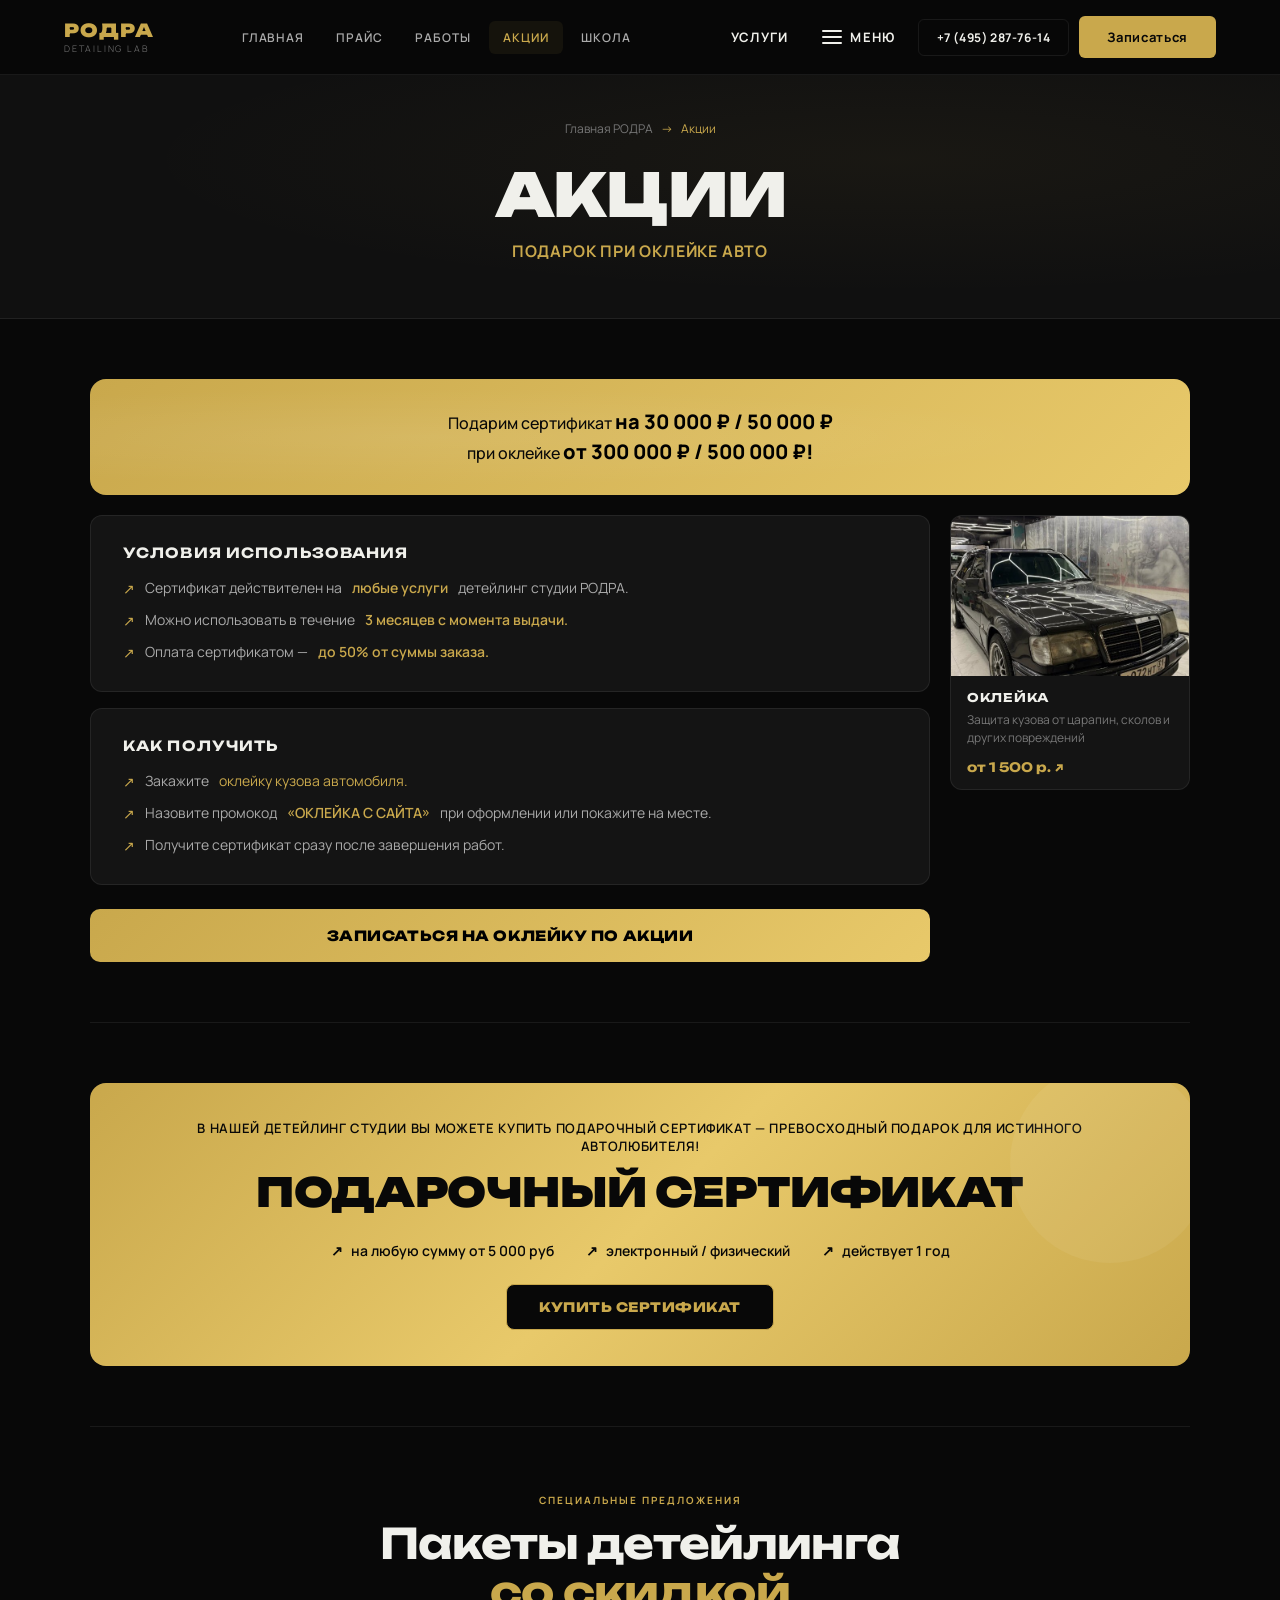
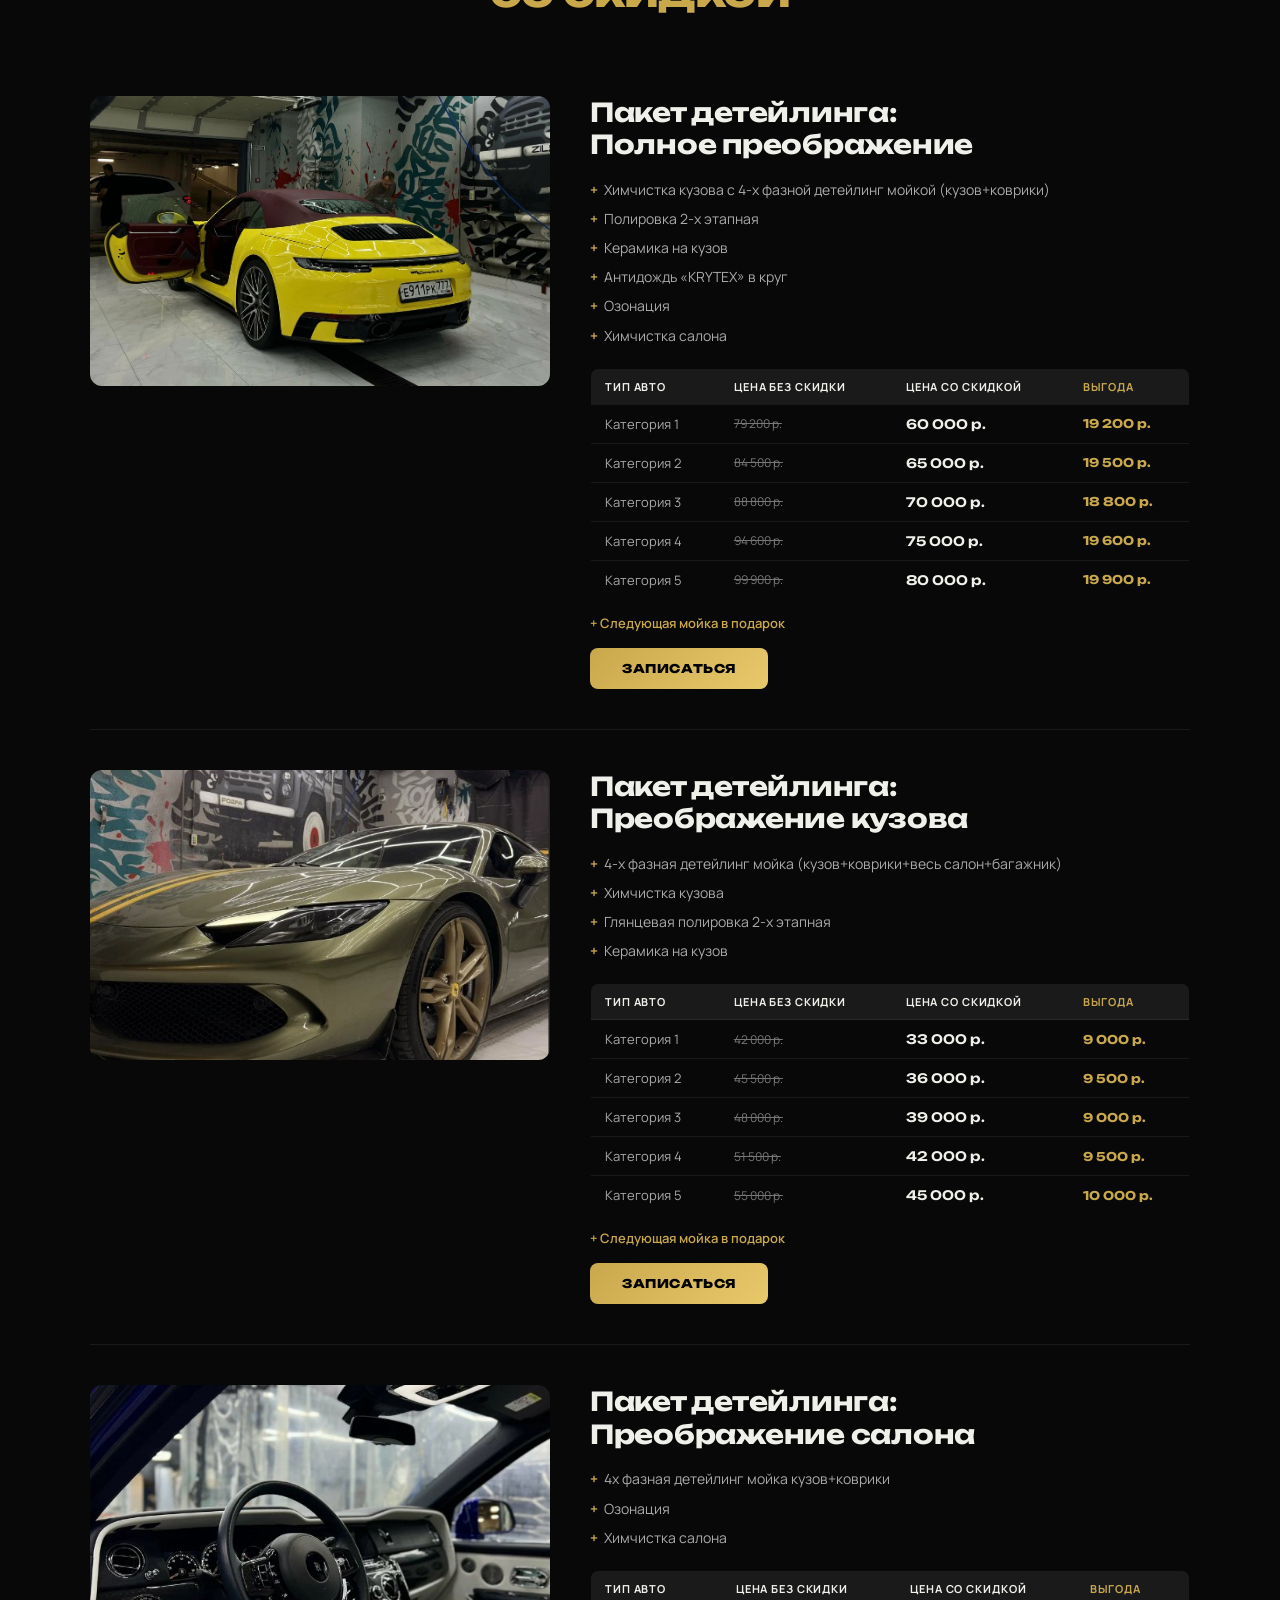
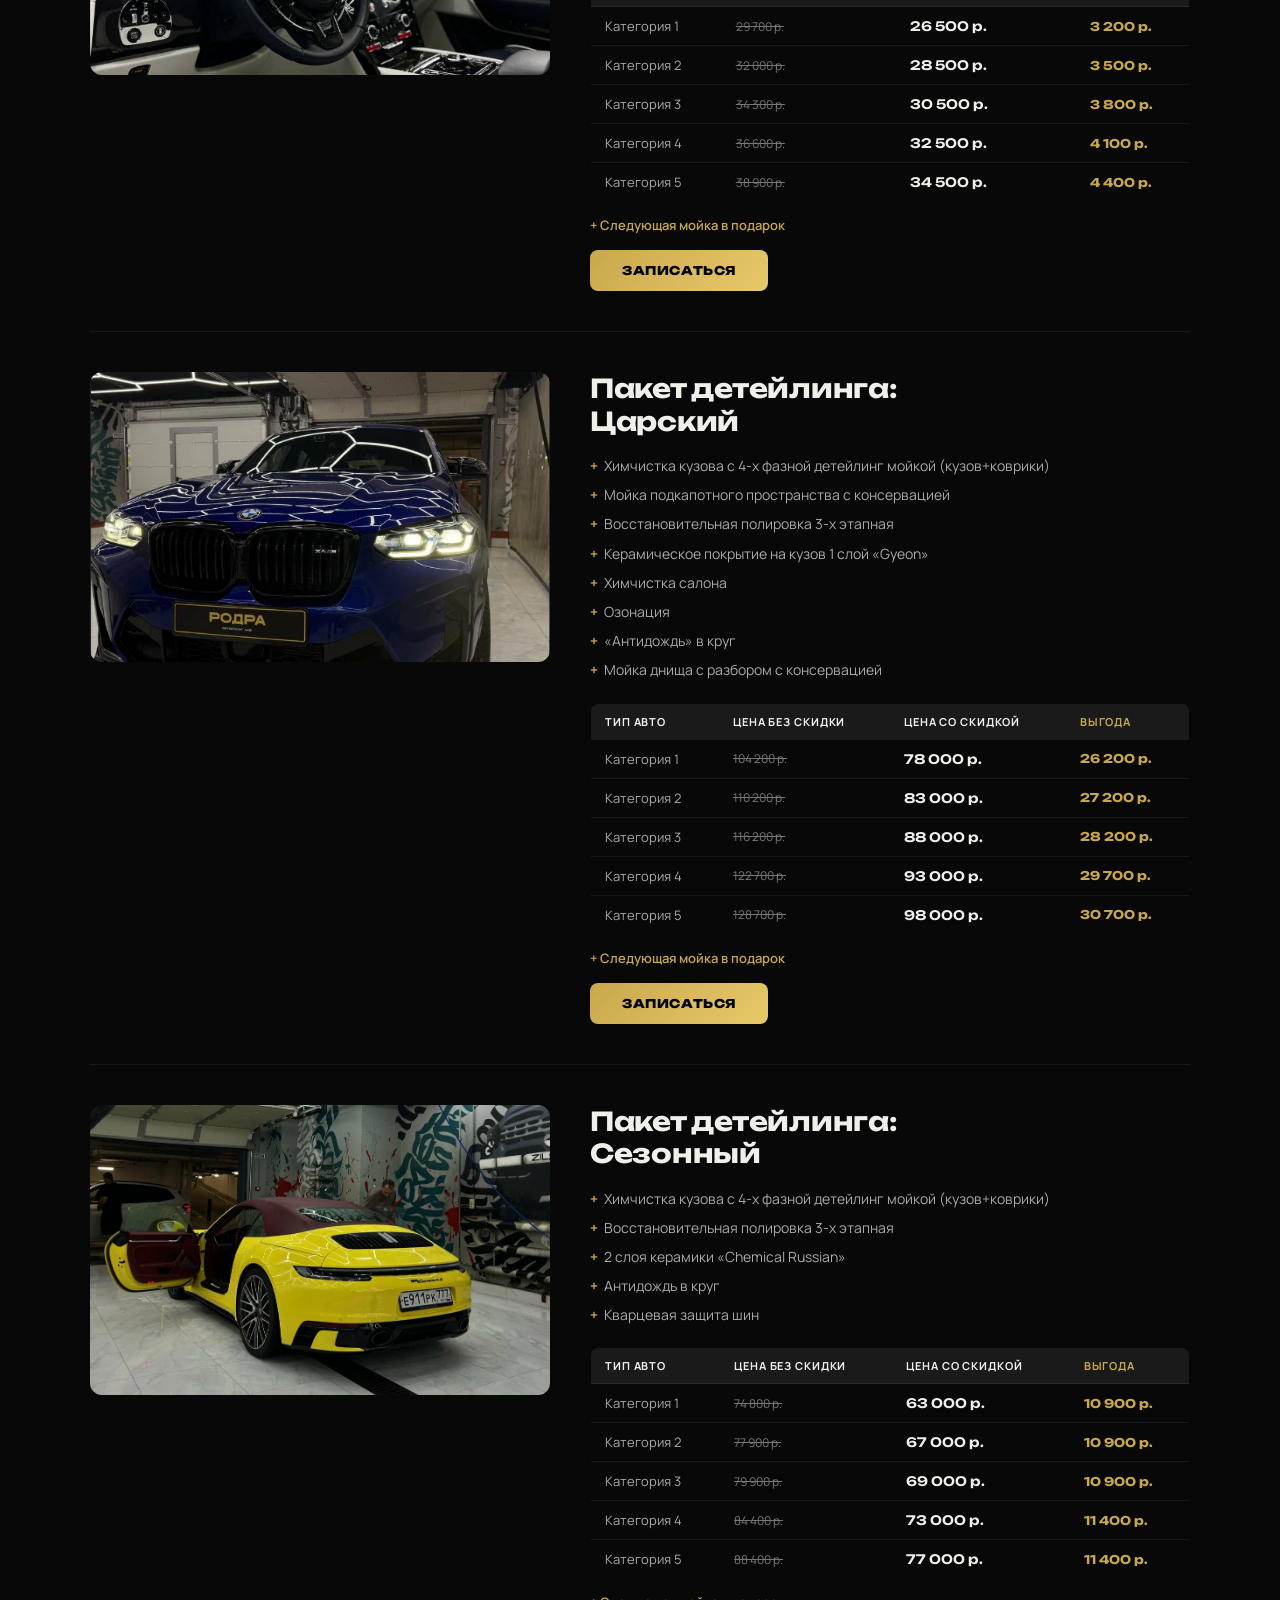
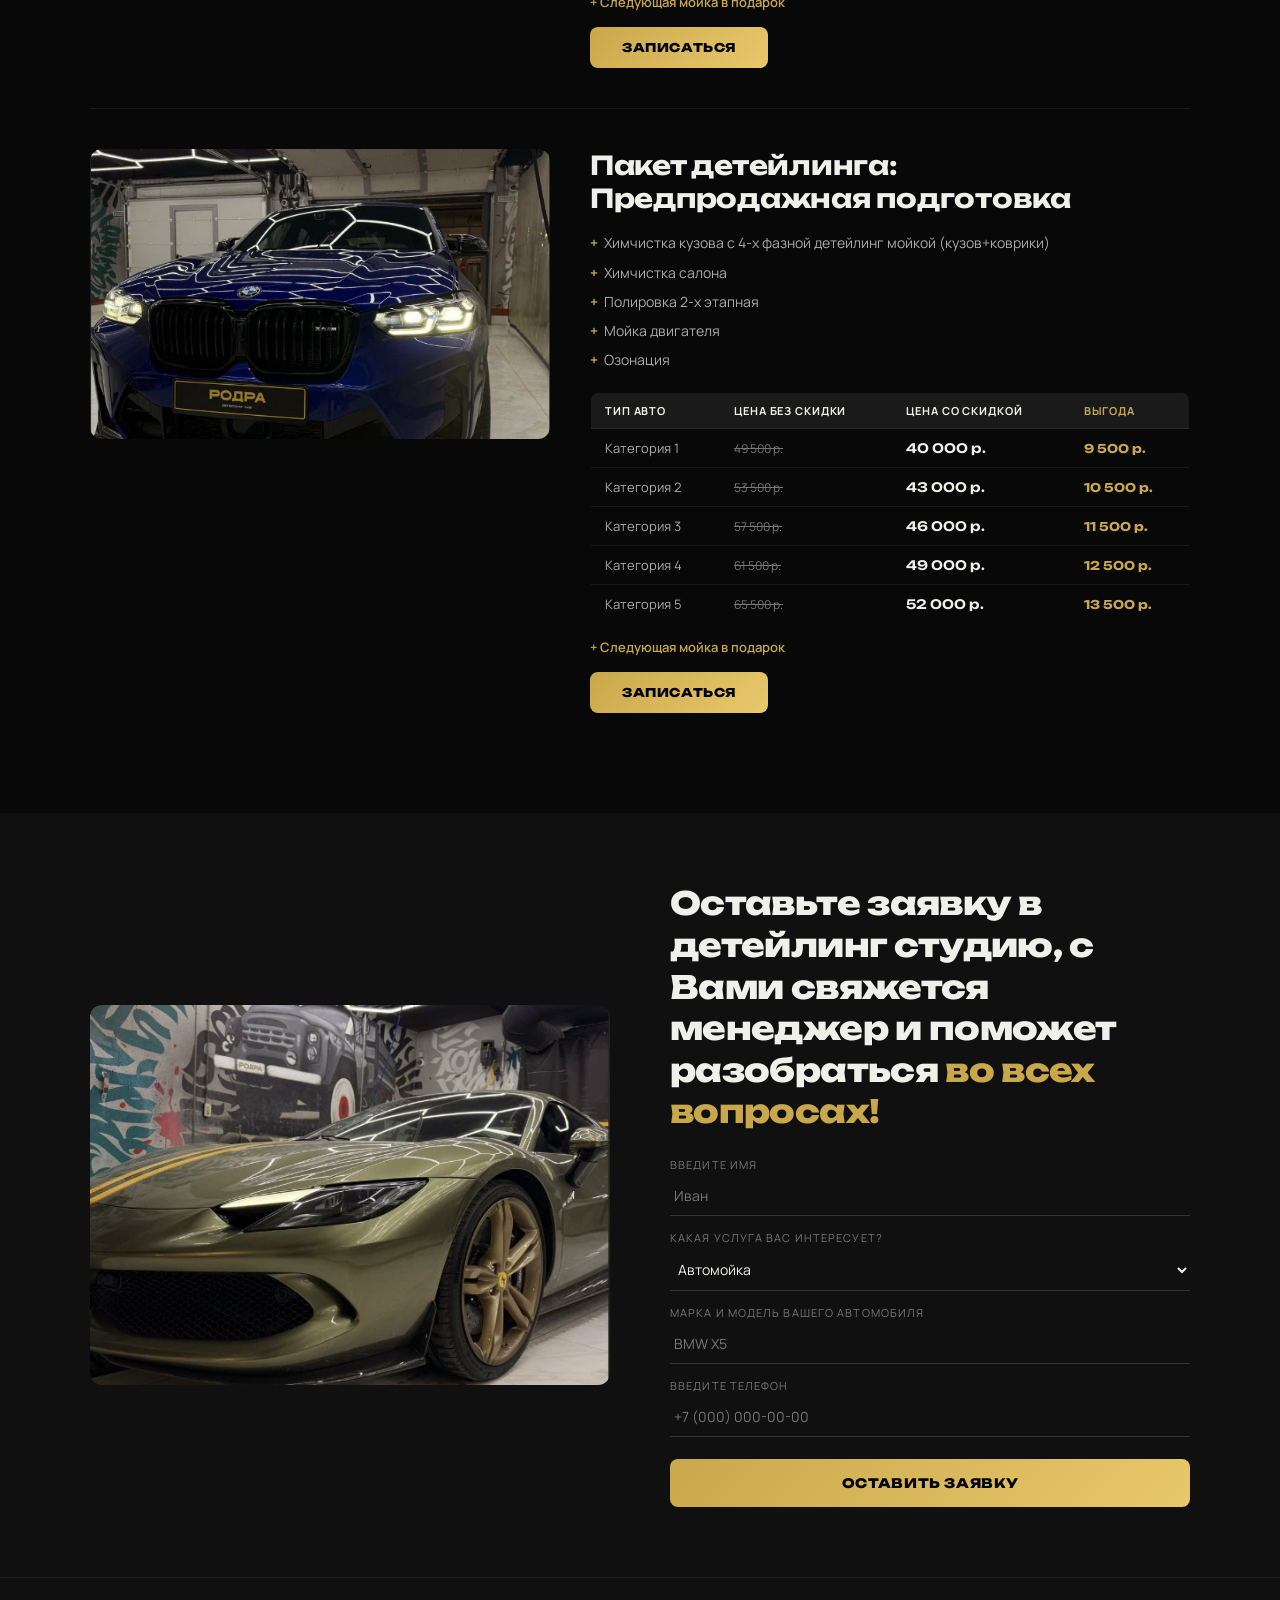
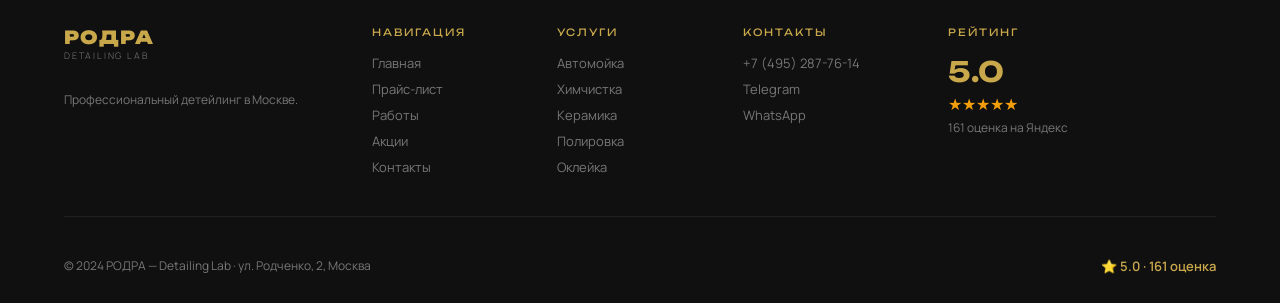
==== promo.html @ 1c4fb641 "Add files via upload" ====
<!DOCTYPE html>
<html lang="ru">
<head>
<meta charset="UTF-8">
<meta name="viewport" content="width=device-width, initial-scale=1.0">
<title>Акции — РОДРА Detailing Lab</title>
<link rel="preconnect" href="https://fonts.googleapis.com">
<link href="https://fonts.googleapis.com/css2?family=Unbounded:wght@300;400;600;700;900&family=Manrope:wght@300;400;500;600;700&display=swap" rel="stylesheet">
<style>
/* ═══════════════════════════════════════
   РОДРА — Detailing Lab | Global Styles
   ═══════════════════════════════════════ */

@import url('https://fonts.googleapis.com/css2?family=Unbounded:wght@300;400;600;700;900&family=Manrope:wght@300;400;500;600;700&display=swap');

:root {
  --black:   #080808;
  --dark:    #101010;
  --card:    #141414;
  --card2:   #1a1a1a;
  --border:  rgba(255,255,255,0.07);
  --gold:    #c9a84c;
  --gold2:   #e8c96a;
  --white:   #f0f0eb;
  --gray:    #777;
  --lgray:   #aaa;
  --cyan:    #c9a84c; /* keep gold as accent */
}

*, *::before, *::after { margin: 0; padding: 0; box-sizing: border-box; }
html { scroll-behavior: smooth; }
body {
  background: var(--black);
  color: var(--white);
  font-family: 'Manrope', sans-serif;
  overflow-x: hidden;
  min-height: 100vh;
}

::-webkit-scrollbar { width: 4px; }
::-webkit-scrollbar-track { background: var(--black); }
::-webkit-scrollbar-thumb { background: var(--gold); border-radius: 2px; }

/* ── TYPOGRAPHY ── */
h1,h2,h3,h4 { font-family: 'Unbounded', sans-serif; letter-spacing: -0.02em; }

/* ── BUTTONS ── */
.btn-gold {
  display: inline-flex; align-items: center; gap: 8px;
  background: var(--gold); color: var(--black);
  padding: 12px 28px; border-radius: 6px;
  font-weight: 700; font-size: 13px; letter-spacing: 0.05em;
  text-decoration: none; border: none; cursor: pointer;
  font-family: 'Manrope', sans-serif;
  transition: background 0.2s, transform 0.2s;
}
.btn-gold:hover { background: var(--gold2); transform: translateY(-2px); }

.btn-outline {
  display: inline-flex; align-items: center; gap: 8px;
  background: transparent; color: var(--white);
  padding: 11px 24px; border-radius: 6px;
  font-weight: 600; font-size: 13px;
  text-decoration: none; border: 1px solid var(--border);
  cursor: pointer; font-family: 'Manrope', sans-serif;
  transition: border-color 0.2s, color 0.2s;
}
.btn-outline:hover { border-color: var(--gold); color: var(--gold); }

/* ══════════════════════════════
   NAVIGATION
   ══════════════════════════════ */
.navbar {
  position: fixed; top: 0; left: 0; right: 0; z-index: 1000;
  background: rgba(8,8,8,0.95);
  backdrop-filter: blur(20px);
  border-bottom: 1px solid var(--border);
  transition: padding 0.3s;
}
.navbar-inner {
  display: flex; align-items: center;
  justify-content: space-between;
  padding: 16px 5%;
  max-width: 1400px; margin: 0 auto;
}

/* Logo */
.nav-logo { text-decoration: none; display: flex; align-items: center; gap: 10px; }
.nav-logo-text {
  font-family: 'Unbounded', sans-serif;
  font-size: 18px; font-weight: 900;
  color: var(--gold); letter-spacing: 0.05em;
}
.nav-logo-sub {
  display: block; font-size: 9px; font-weight: 300;
  color: var(--gray); letter-spacing: 0.2em; text-transform: uppercase;
}

/* Desktop nav links */
.nav-links {
  display: flex; align-items: center; gap: 4px;
  list-style: none;
}
.nav-links > li > a {
  display: block; padding: 8px 14px;
  color: var(--lgray); text-decoration: none;
  font-size: 12px; font-weight: 600;
  letter-spacing: 0.08em; text-transform: uppercase;
  border-radius: 6px;
  transition: color 0.2s, background 0.2s;
}
.nav-links > li > a:hover,
.nav-links > li > a.active { color: var(--gold); background: rgba(201,168,76,0.07); }

/* Call / Write buttons */
.nav-actions { display: flex; gap: 10px; align-items: center; }
.nav-phone-btn {
  padding: 9px 18px; border-radius: 6px;
  border: 1px solid var(--border); background: transparent;
  color: var(--white); font-size: 12px; font-weight: 700;
  text-decoration: none; letter-spacing: 0.05em;
  font-family: 'Manrope', sans-serif;
  transition: border-color 0.2s, color 0.2s;
}
.nav-phone-btn:hover { border-color: var(--gold); color: var(--gold); }

/* Меню burger */
.nav-menu-btn {
  display: flex; align-items: center; gap: 8px;
  background: none; border: none; cursor: pointer;
  color: var(--white); font-size: 13px; font-weight: 700;
  font-family: 'Manrope', sans-serif; letter-spacing: 0.1em;
  text-transform: uppercase; padding: 8px 12px;
  border-radius: 6px; transition: color 0.2s;
}
.nav-menu-btn:hover { color: var(--gold); }
.burger-lines { display: flex; flex-direction: column; gap: 4px; }
.burger-lines span { display: block; width: 20px; height: 2px; background: currentColor; border-radius: 2px; transition: all 0.3s; }

/* ── MEGA MENU (dropdown from top) ── */
.mega-menu-overlay {
  position: fixed;
  top: 0; left: 0; right: 0;
  z-index: 999;
  background: var(--dark);
  border-bottom: 1px solid var(--border);
  transform: translateY(-100%);
  transition: transform 0.4s cubic-bezier(0.16, 1, 0.3, 1);
  padding: 90px 5% 40px;
  max-height: 100vh;
  overflow-y: auto;
}
.mega-menu-overlay.open { transform: translateY(0); }

.mega-menu-inner {
  max-width: 1400px; margin: 0 auto;
  display: grid; grid-template-columns: 1fr 3fr; gap: 60px;
}
.mega-menu-nav { display: flex; flex-direction: column; gap: 4px; }
.mega-menu-nav a {
  display: block; padding: 10px 16px;
  color: var(--lgray); text-decoration: none;
  font-family: 'Unbounded', sans-serif;
  font-size: 16px; font-weight: 600;
  border-radius: 8px;
  transition: color 0.2s, background 0.2s, padding-left 0.2s;
  border-left: 2px solid transparent;
}
.mega-menu-nav a:hover {
  color: var(--gold); background: rgba(201,168,76,0.06);
  padding-left: 24px; border-left-color: var(--gold);
}

/* Services mega */
.services-mega-overlay {
  position: fixed;
  top: 0; left: 0; right: 0;
  z-index: 999;
  background: var(--dark);
  border-bottom: 1px solid var(--border);
  transform: translateY(-100%);
  transition: transform 0.4s cubic-bezier(0.16, 1, 0.3, 1);
  padding: 90px 5% 40px;
}
.services-mega-overlay.open { transform: translateY(0); }
.services-mega-grid {
  max-width: 1400px; margin: 0 auto;
  display: grid; grid-template-columns: repeat(4, 1fr); gap: 32px;
}
.services-mega-col h4 {
  font-family: 'Unbounded', sans-serif;
  font-size: 10px; letter-spacing: 0.2em;
  text-transform: uppercase; color: var(--gold);
  margin-bottom: 12px;
}
.services-mega-col a {
  display: block; padding: 6px 0;
  color: var(--lgray); text-decoration: none;
  font-size: 13px; font-weight: 500;
  transition: color 0.2s, padding-left 0.2s;
  border-bottom: 1px solid var(--border);
}
.services-mega-col a:last-child { border-bottom: none; }
.services-mega-col a:hover { color: var(--gold); padding-left: 6px; }

/* Close button */
.mega-close {
  position: absolute; top: 20px; right: 5%;
  background: none; border: none; color: var(--lgray);
  font-size: 24px; cursor: pointer; line-height: 1;
  transition: color 0.2s;
}
.mega-close:hover { color: var(--gold); }

/* Mobile menu */
.mobile-menu {
  display: none;
  position: fixed; inset: 0; z-index: 998;
  background: var(--black);
  flex-direction: column;
  padding: 90px 5% 40px;
  overflow-y: auto;
}
.mobile-menu.open { display: flex; }
.mobile-menu a {
  display: block; padding: 16px 0;
  border-bottom: 1px solid var(--border);
  color: var(--white); text-decoration: none;
  font-family: 'Unbounded', sans-serif;
  font-size: 20px; font-weight: 600;
  transition: color 0.2s;
}
.mobile-menu a:hover { color: var(--gold); }
.mobile-menu-cta {
  margin-top: 32px;
  background: var(--gold) !important;
  color: var(--black) !important;
  text-align: center;
  padding: 16px !important;
  border-radius: 8px;
  border: none !important;
  font-size: 16px !important;
}
.mobile-close {
  position: absolute; top: 20px; right: 5%;
  background: none; border: none; color: var(--white);
  font-size: 28px; cursor: pointer;
}
.burger { display: none; }

/* ── FOOTER ── */
footer {
  background: var(--dark);
  border-top: 1px solid var(--border);
  padding: 48px 5% 28px;
}
.footer-inner {
  max-width: 1400px; margin: 0 auto;
}
.footer-top {
  display: grid; grid-template-columns: 1fr 2fr 1fr;
  gap: 40px; margin-bottom: 40px;
  padding-bottom: 40px; border-bottom: 1px solid var(--border);
}
.footer-nav-title {
  font-family: 'Unbounded', sans-serif;
  font-size: 10px; letter-spacing: 0.2em;
  text-transform: uppercase; color: var(--gold); margin-bottom: 16px;
}
.footer-nav { display: flex; flex-direction: column; gap: 8px; }
.footer-nav a {
  color: var(--gray); text-decoration: none; font-size: 13px;
  transition: color 0.2s;
}
.footer-nav a:hover { color: var(--gold); }
.footer-bottom {
  display: flex; align-items: center;
  justify-content: space-between; flex-wrap: wrap; gap: 12px;
}
.footer-copy { font-size: 12px; color: var(--gray); }
.footer-rating { font-size: 13px; color: var(--gold); font-weight: 600; }

/* ── MODAL ── */
.modal-overlay {
  position: fixed; inset: 0;
  background: rgba(0,0,0,0.85);
  z-index: 2000; display: none;
  align-items: center; justify-content: center; padding: 20px;
}
.modal-overlay.open { display: flex; }
.modal {
  background: var(--dark); border: 1px solid var(--border);
  border-radius: 16px; padding: 40px;
  max-width: 480px; width: 100%; position: relative;
  animation: fadeUp 0.3s ease;
}
.modal-close {
  position: absolute; top: 16px; right: 20px;
  background: none; border: none; color: var(--gray);
  font-size: 24px; cursor: pointer;
}
.modal h3 { font-family: 'Unbounded', sans-serif; font-size: 20px; margin-bottom: 6px; }
.modal > p { color: var(--gray); font-size: 13px; margin-bottom: 24px; }
.form-group { margin-bottom: 14px; }
.form-group label {
  display: block; font-size: 11px; color: var(--gray);
  text-transform: uppercase; letter-spacing: 0.1em; margin-bottom: 6px;
}
.form-group input, .form-group textarea, .form-group select {
  width: 100%; background: var(--card);
  border: 1px solid var(--border); border-radius: 8px;
  padding: 11px 14px; color: var(--white);
  font-size: 14px; font-family: 'Manrope', sans-serif;
  transition: border-color 0.2s; outline: none;
}
.form-group input:focus, .form-group textarea:focus, .form-group select:focus { border-color: var(--gold); }
.form-group textarea { min-height: 80px; resize: vertical; }
.form-group select option { background: var(--dark); }

/* ── SCROLL TOP ── */
.scroll-top {
  position: fixed; bottom: 28px; left: 28px;
  width: 42px; height: 42px;
  background: var(--gold); color: var(--black);
  border: none; border-radius: 50%; font-size: 18px;
  cursor: pointer; display: none; align-items: center;
  justify-content: center; z-index: 500;
  transition: background 0.2s, transform 0.2s;
}
.scroll-top:hover { background: var(--gold2); transform: translateY(-3px); }
.scroll-top.visible { display: flex; }

/* ── SECTION LABELS ── */
.section-label {
  display: inline-block; font-size: 10px; font-weight: 700;
  letter-spacing: 0.2em; text-transform: uppercase;
  color: var(--gold); margin-bottom: 12px;
}
.section-title {
  font-family: 'Unbounded', sans-serif;
  font-size: clamp(24px, 3.5vw, 42px);
  font-weight: 700; line-height: 1.15; margin-bottom: 14px;
}
.section-desc { font-size: 14px; color: var(--gray); line-height: 1.7; max-width: 560px; }

/* ── ANIMATIONS ── */
@keyframes fadeUp {
  from { opacity: 0; transform: translateY(24px); }
  to   { opacity: 1; transform: translateY(0); }
}
@keyframes fadeIn { from { opacity: 0; } to { opacity: 1; } }
@keyframes pulse {
  0%,100% { opacity:1; transform:scale(1); }
  50%      { opacity:.5; transform:scale(.8); }
}

.anim { opacity: 0; transform: translateY(24px); transition: opacity 0.6s ease, transform 0.6s ease; }
.anim.visible { opacity: 1; transform: translateY(0); }
.anim-delay-1 { transition-delay: 0.1s; }
.anim-delay-2 { transition-delay: 0.2s; }
.anim-delay-3 { transition-delay: 0.3s; }

/* ══════════════════
   RESPONSIVE
   ══════════════════ */
@media (max-width: 1024px) {
  .footer-top { grid-template-columns: 1fr 1fr; }
}
@media (max-width: 768px) {
  .nav-links, .nav-phone-btn { display: none; }
  .burger { display: flex; flex-direction: column; gap: 5px; cursor: pointer; padding: 4px; }
  .burger span { display: block; width: 22px; height: 2px; background: var(--white); border-radius: 2px; }
  .footer-top { grid-template-columns: 1fr; }
  .modal { padding: 28px 20px; }
}


/* ═══════════ PROMO PAGE ═══════════ */

.page-hero {
  padding: 120px 5% 56px;
  background: var(--dark);
  border-bottom: 1px solid var(--border);
  position: relative; overflow: hidden;
}
.page-hero::before {
  content: '';
  position: absolute; inset: 0;
  background: radial-gradient(ellipse at 70% 50%, rgba(201,168,76,0.05) 0%, transparent 60%);
}
.page-hero-inner { max-width: 1400px; margin: 0 auto; position: relative; z-index: 1; }

.breadcrumb {
  display: flex; align-items: center; gap: 8px;
  font-size: 12px; color: var(--gray); margin-bottom: 20px;
}
.breadcrumb a { color: var(--gray); text-decoration: none; transition: color 0.2s; }
.breadcrumb a:hover { color: var(--gold); }
.breadcrumb span { color: var(--gold); }

.page-title {
  font-family: "Unbounded", sans-serif;
  font-size: clamp(32px, 5vw, 60px);
  font-weight: 900; letter-spacing: -0.02em; margin-bottom: 8px;
  text-align: center;
}
.page-subtitle {
  font-size: 16px; color: var(--gold);
  text-align: center; letter-spacing: 0.05em;
  font-weight: 700; text-transform: uppercase;
}

/* ═══ PROMO CONTENT ═══ */
.promo-content {
  background: var(--black);
  padding: 60px 5%;
}
.promo-inner {
  max-width: 1100px;
  margin: 0 auto;
  display: flex;
  flex-direction: column;
  gap: 60px;
}

/* ═══ GIFT BANNER ═══ */
.gift-banner {
  background: linear-gradient(135deg, var(--gold) 0%, var(--gold2) 100%);
  border-radius: 16px;
  padding: 28px 40px;
  display: flex;
  align-items: center;
  justify-content: space-between;
  gap: 20px;
  position: relative;
  overflow: hidden;
}
.gift-banner::before {
  content: '';
  position: absolute; inset: 0;
  background: radial-gradient(ellipse at 30% 50%, rgba(255,255,255,0.08) 0%, transparent 60%);
}
.gift-banner-icon { font-size: 52px; opacity: 0.9; flex-shrink: 0; }
.gift-banner-text {
  flex: 1; text-align: center; position: relative; z-index: 1;
}
.gift-banner-text p {
  font-size: 16px; color: var(--black); font-weight: 500; line-height: 1.5;
}
.gift-banner-text strong { font-size: 20px; font-weight: 800; color: #000; }

/* ═══ PROMO BLOCK (условия + как получить + карточка) ═══ */
.promo-block {
  display: grid;
  grid-template-columns: 1fr auto;
  gap: 20px;
  align-items: start;
}
.promo-block-left { display: flex; flex-direction: column; gap: 16px; }

.promo-info-card {
  background: var(--card);
  border: 1px solid var(--border);
  border-radius: 12px;
  padding: 28px 32px;
  transition: border-color 0.3s;
}
.promo-info-card:hover { border-color: rgba(201,168,76,0.25); }
.promo-info-title {
  font-family: "Unbounded", sans-serif;
  font-size: 14px; font-weight: 700;
  text-transform: uppercase; letter-spacing: 0.08em;
  margin-bottom: 16px; color: var(--white);
}
.promo-info-list { display: flex; flex-direction: column; gap: 10px; }
.promo-info-item {
  display: flex; align-items: flex-start; gap: 10px;
  font-size: 14px; color: var(--lgray); line-height: 1.5;
}
.promo-info-item::before {
  content: "↗";
  color: var(--gold);
  font-size: 14px;
  flex-shrink: 0;
  margin-top: 1px;
}
.promo-info-item a { color: var(--gold); text-decoration: none; }
.promo-info-item em { color: var(--gold); font-style: normal; font-weight: 600; }

.promo-service-card {
  background: var(--card);
  border: 1px solid var(--border);
  border-radius: 12px;
  overflow: hidden;
  width: 240px;
  flex-shrink: 0;
  transition: border-color 0.3s, transform 0.3s;
}
.promo-service-card:hover {
  border-color: rgba(201,168,76,0.4);
  transform: translateY(-3px);
}
.promo-service-img {
  width: 100%; height: 160px;
  object-fit: cover; display: block;
}
.promo-service-body { padding: 14px 16px; }
.promo-service-name {
  font-family: "Unbounded", sans-serif;
  font-size: 12px; font-weight: 700;
  text-transform: uppercase; letter-spacing: 0.06em;
  margin-bottom: 6px;
}
.promo-service-desc { font-size: 12px; color: var(--gray); line-height: 1.5; margin-bottom: 12px; }
.promo-service-price {
  font-family: "Unbounded", sans-serif;
  font-size: 13px; font-weight: 700;
  color: var(--gold);
  display: flex; align-items: center; gap: 4px;
}
.promo-service-price::after { content: "↗"; font-size: 12px; }

.promo-cta-btn {
  display: block;
  width: 100%;
  background: linear-gradient(135deg, var(--gold), var(--gold2));
  color: #000;
  font-family: "Unbounded", sans-serif;
  font-size: 14px; font-weight: 800;
  text-align: center;
  padding: 18px 32px;
  border-radius: 10px;
  border: none; cursor: pointer;
  text-decoration: none;
  text-transform: uppercase;
  letter-spacing: 0.04em;
  transition: opacity 0.2s, transform 0.2s;
  margin-top: 8px;
}
.promo-cta-btn:hover { opacity: 0.9; transform: translateY(-2px); }

/* ═══ CERTIFICATE BANNER ═══ */
.cert-banner {
  background: linear-gradient(135deg, var(--gold) 0%, var(--gold2) 50%, var(--gold) 100%);
  border-radius: 16px;
  padding: 36px 48px;
  position: relative;
  overflow: hidden;
}
.cert-banner::after {
  content: '';
  position: absolute;
  right: -20px; top: -20px;
  width: 200px; height: 200px;
  border-radius: 50%;
  background: rgba(255,255,255,0.06);
}
.cert-banner-top {
  font-size: 13px; font-weight: 600;
  color: var(--black);
  text-transform: uppercase; letter-spacing: 0.05em;
  text-align: center; margin-bottom: 12px;
}
.cert-banner-title {
  font-family: "Unbounded", sans-serif;
  font-size: clamp(24px, 4vw, 40px);
  font-weight: 900; color: var(--black);
  text-align: center; text-transform: uppercase;
  margin-bottom: 24px; letter-spacing: -0.01em;
}
.cert-banner-features {
  display: flex; align-items: center;
  justify-content: center; gap: 32px;
  flex-wrap: wrap; margin-bottom: 24px;
}
.cert-banner-feature {
  display: flex; align-items: center; gap: 8px;
  font-size: 14px; font-weight: 600; color: var(--black);
}
.cert-banner-feature::before { content: "↗"; color: var(--black); font-size: 14px; }
.cert-banner-center {
  display: flex; justify-content: center;
}
.cert-buy-btn {
  display: inline-flex; align-items: center; gap: 10px;
  background: var(--black); color: var(--gold);
  font-family: "Unbounded", sans-serif;
  font-size: 13px; font-weight: 800;
  padding: 14px 32px; border-radius: 8px;
  border: 1px solid var(--gold); cursor: pointer; text-decoration: none;
  text-transform: uppercase; letter-spacing: 0.04em;
  transition: background 0.2s, transform 0.2s, color 0.2s;
}
.cert-buy-btn:hover { background: var(--gold); color: var(--black); transform: translateY(-2px); }
.cert-bot-icon { font-size: 22px; }

/* ═══ DIVIDER ═══ */
.promo-divider {
  height: 1px;
  background: var(--border);
  margin: 0;
}

/* ═══ PACKAGE DEAL ═══ */
.package-deal {
  display: grid;
  grid-template-columns: 460px 1fr;
  gap: 40px;
  align-items: start;
  padding: 40px 0;
  border-bottom: 1px solid var(--border);
}
.package-deal:last-child { border-bottom: none; }
.package-deal-img {
  width: 100%; height: 290px;
  object-fit: cover; border-radius: 12px;
  display: block;
}
.package-deal-content { }
.package-deal-title {
  font-family: "Unbounded", sans-serif;
  font-size: clamp(18px, 2.2vw, 26px);
  font-weight: 700; line-height: 1.25;
  margin-bottom: 16px; letter-spacing: -0.01em;
}
.package-deal-desc {
  font-size: 14px; color: var(--lgray);
  line-height: 1.8; margin-bottom: 20px;
}
.package-deal-desc li {
  list-style: none;
  display: flex; align-items: flex-start; gap: 6px;
  margin-bottom: 4px;
}
.package-deal-desc li::before { content: "+"; color: var(--gold); font-weight: 700; }

/* PRICE TABLE */
.deal-table {
  width: 100%; border-collapse: collapse;
  border: 1px solid var(--border); border-radius: 8px;
  overflow: hidden; margin-bottom: 14px;
}
.deal-table th {
  background: var(--card2);
  padding: 10px 14px; text-align: left;
  font-size: 11px; font-weight: 700;
  letter-spacing: 0.08em; text-transform: uppercase;
  border-bottom: 1px solid var(--border);
}
.deal-table th:nth-child(4) { color: var(--gold); }
.deal-table td {
  padding: 10px 14px;
  font-size: 13px;
  border-bottom: 1px solid var(--border);
  color: var(--lgray);
}
.deal-table tr:last-child td { border-bottom: none; }
.deal-table tr:hover td { background: rgba(201,168,76,0.03); }
.deal-table .old-price {
  text-decoration: line-through;
  color: var(--gray); font-size: 12px;
}
.deal-table .new-price {
  font-family: "Unbounded", sans-serif;
  font-size: 13px; font-weight: 600;
  color: var(--white);
}
.deal-table .savings {
  font-family: "Unbounded", sans-serif;
  font-size: 12px; font-weight: 700;
  color: var(--gold);
}
.deal-gift {
  font-size: 13px; color: var(--gold);
  margin-bottom: 16px; font-weight: 600;
}
.deal-gift::before { content: "+ "; }
.deal-book-btn {
  display: inline-flex; align-items: center; justify-content: center;
  background: linear-gradient(135deg, var(--gold), var(--gold2));
  color: #000; font-family: "Unbounded", sans-serif;
  font-size: 12px; font-weight: 800;
  padding: 13px 32px; border-radius: 8px;
  border: none; cursor: pointer;
  text-transform: uppercase; letter-spacing: 0.05em;
  transition: opacity 0.2s, transform 0.2s;
}
.deal-book-btn:hover { opacity: 0.85; transform: translateY(-2px); }

/* ═══ FORM SECTION ═══ */
.form-section {
  background: var(--dark);
  padding: 70px 5%;
}
.form-section-inner {
  max-width: 1100px; margin: 0 auto;
  display: grid; grid-template-columns: 1fr 1fr;
  gap: 60px; align-items: center;
}
.form-section-title {
  font-family: "Unbounded", sans-serif;
  font-size: clamp(20px, 2.5vw, 32px);
  font-weight: 800; line-height: 1.3;
  margin-bottom: 24px;
}
.form-section-title em { color: var(--gold); font-style: normal; }
.form-section-img {
  width: 100%; border-radius: 12px;
  object-fit: cover; height: 380px;
  display: block;
}
.promo-form { display: flex; flex-direction: column; gap: 14px; }
.promo-form-group { display: flex; flex-direction: column; gap: 4px; }
.promo-form-group label {
  font-size: 11px; color: var(--gray);
  text-transform: uppercase; letter-spacing: 0.1em;
}
.promo-form-group input,
.promo-form-group select {
  background: var(--card);
  border: 1px solid var(--border);
  border-radius: 8px;
  padding: 12px 16px;
  color: var(--white);
  font-size: 14px;
  font-family: "Manrope", sans-serif;
  outline: none;
  transition: border-color 0.2s;
  border-bottom: 1px solid rgba(255,255,255,0.15);
  background: transparent;
  border-top: none; border-left: none; border-right: none;
  border-radius: 0;
  padding: 10px 4px;
}
.promo-form-group input:focus,
.promo-form-group select:focus { border-color: var(--gold); }
.promo-form-group input::placeholder { color: var(--gray); }
.promo-form-group select option { background: var(--dark); }
.promo-submit {
  display: block; width: 100%;
  background: linear-gradient(135deg, var(--gold), var(--gold2));
  color: #000; font-family: "Unbounded", sans-serif;
  font-size: 13px; font-weight: 800;
  padding: 16px; border-radius: 8px;
  border: none; cursor: pointer;
  text-transform: uppercase; letter-spacing: 0.05em;
  margin-top: 8px;
  transition: opacity 0.2s, transform 0.2s;
}
.promo-submit:hover { opacity: 0.88; transform: translateY(-2px); }

@media (max-width: 900px) {
  .promo-block { grid-template-columns: 1fr; }
  .promo-service-card { width: 100%; }
  .package-deal { grid-template-columns: 1fr; }
  .package-deal-img { height: 220px; }
  .form-section-inner { grid-template-columns: 1fr; }
  .form-section-img { display: none; }
  .gift-banner { flex-direction: column; text-align: center; }
  .cert-banner { padding: 28px 24px; }
  .cert-banner-features { gap: 16px; }
}
@media (max-width: 600px) {
  .promo-content { padding: 40px 5%; }
  .deal-table th, .deal-table td { padding: 8px 10px; font-size: 12px; }
}
</style>
</head>
<body>

<!-- NAVBAR -->
<nav class="navbar" id="navbar">
  <div class="navbar-inner">
    <a href="index.html" class="nav-logo">
      <div>
        <span class="nav-logo-text">РОДРА</span>
        <span class="nav-logo-sub">Detailing Lab</span>
      </div>
    </a>
        <ul class="nav-links">
      <li><a href="index.html" >Главная</a></li>
      <li><a href="price.html" >Прайс</a></li>
      <li><a href="works.html" >Работы</a></li>
      <li><a href="promo.html" class="active">Акции</a></li>
      <li><a href="school.html" >Школа</a></li>
    </ul>
    <div class="nav-actions">
      <button class="nav-menu-btn" onclick="toggleServices()" id="servicesBtn"><span>Услуги</span></button>
      <button class="nav-menu-btn" onclick="toggleMenu()" id="menuBtn">
        <div class="burger-lines"><span></span><span></span><span></span></div>
        <span>Меню</span>
      </button>
      <a href="tel:+74952877614" class="nav-phone-btn">+7 (495) 287-76-14</a>
      <button class="btn-gold" onclick="openModal()">Записаться</button>
    </div>
    <div class="burger" onclick="toggleMobile()"><span></span><span></span><span></span></div>
  </div>
</nav>

<!-- MEGA MENU -->
<div class="mega-menu-overlay" id="megaMenu">
  <button class="mega-close" onclick="toggleMenu()">✕</button>
  <div class="mega-menu-inner">
    <nav class="mega-menu-nav">
      <a href="index.html">Главная</a>
      <a href="index.html#about">О студии</a>
      <a href="price.html">Прайс-лист</a>
      <a href="works.html">Наши работы</a>
      <a href="promo.html">Акции</a>
      <a href="index.html#reviews">Отзывы</a>
      <a href="index.html#contacts">Контакты</a>
    </nav>
    <div>
      <p style="font-size:13px;color:var(--gray);line-height:1.7;margin-bottom:20px;">
        РОДРА — детейлинг-студия премиум-класса в Москве.
      </p>
      <a href="tel:+74952877614" style="color:var(--gold);font-size:18px;font-weight:700;text-decoration:none;">+7 (495) 287-76-14</a><br>
      <span style="font-size:12px;color:var(--gray);">ул. Родченко, 2 · до 00:00</span>
    </div>
  </div>
</div>

<!-- SERVICES MEGA -->
<div class="services-mega-overlay" id="servicesMega">
  <button class="mega-close" onclick="toggleServices()">✕</button>
  <div class="services-mega-grid">
    <div class="services-mega-col">
      <h4>Мойка</h4>
      <a href="price.html#washing">Турбо мойка (2 фазы)</a>
      <a href="price.html#washing">Стандартная мойка (3 фазы)</a>
      <a href="price.html#washing">Детейлинг мойка (4 фазы)</a>
    </div>
    <div class="services-mega-col">
      <h4>Химчистка & Интерьер</h4>
      <a href="price.html#chemistry">Детейлинг химчистка</a>
      <a href="price.html#chemistry">Химчистка сидений</a>
      <a href="price.html#interior">Уборка салона</a>
    </div>
    <div class="services-mega-col">
      <h4>Защита & Полировка</h4>
      <a href="price.html#protection">Керамическое покрытие</a>
      <a href="price.html#polishing">Глянцевая полировка</a>
      <a href="price.html#polishing">Восстановительная полировка</a>
    </div>
    <div class="services-mega-col">
      <h4>Оклейка & Прочее</h4>
      <a href="price.html#wrapping">Оклейка зон риска</a>
      <a href="price.html#wrapping">Полная оклейка</a>
      <a href="price.html#noise">Шумоизоляция</a>
      <a href="price.html#pdr">PDR</a>
    </div>
  </div>
</div>

<!-- Mobile menu -->
<div class="mobile-menu" id="mobileMenu">
  <button class="mobile-close" onclick="toggleMobile()">✕</button>
  <a href="index.html" onclick="toggleMobile()">Главная</a>
  <a href="price.html" onclick="toggleMobile()">Прайс</a>
  <a href="works.html" onclick="toggleMobile()">Работы</a>
  <a href="promo.html" onclick="toggleMobile()">Акции</a>
  <a href="index.html#contacts" onclick="toggleMobile()">Контакты</a>
  <a href="#" class="mobile-menu-cta" onclick="toggleMobile();openModal();">Записаться</a>
</div>

<!-- PAGE HERO -->
<div class="page-hero">
  <div class="page-hero-inner">
    <div class="breadcrumb" style="justify-content:center;">
      <a href="index.html">Главная РОДРА</a>
      <span>→</span>
      <span>Акции</span>
    </div>
    <h1 class="page-title">АКЦИИ</h1>
    <p class="page-subtitle">Подарок при оклейке авто</p>
  </div>
</div>

<!-- PROMO CONTENT -->
<div class="promo-content">
  <div class="promo-inner">

    <!-- ═══ АКЦИЯ 1: ПОДАРОК ПРИ ОКЛЕЙКЕ ═══ -->
    <div class="anim">
      <!-- Баннер -->
      <div class="gift-banner" style="margin-bottom:20px;">
        <div class="gift-banner-text">
          <p>Подарим сертификат <strong>на 30 000 ₽ / 50 000 ₽</strong><br>при оклейке <strong>от 300 000 ₽ / 500 000 ₽!</strong></p>
        </div>
      </div>

      <!-- Условия + карточка -->
      <div class="promo-block">
        <div class="promo-block-left">
          <div class="promo-info-card">
            <div class="promo-info-title">Условия использования</div>
            <div class="promo-info-list">
              <div class="promo-info-item">Сертификат действителен на <em>любые услуги</em> детейлинг студии РОДРА.</div>
              <div class="promo-info-item">Можно использовать в течение <em>3 месяцев с момента выдачи.</em></div>
              <div class="promo-info-item">Оплата сертификатом — <em>до 50% от суммы заказа.</em></div>
            </div>
          </div>
          <div class="promo-info-card">
            <div class="promo-info-title">Как получить</div>
            <div class="promo-info-list">
              <div class="promo-info-item">Закажите <a href="price.html#wrapping">оклейку кузова автомобиля.</a></div>
              <div class="promo-info-item">Назовите промокод <em>«ОКЛЕЙКА С САЙТА»</em> при оформлении или покажите на месте.</div>
              <div class="promo-info-item">Получите сертификат сразу после завершения работ.</div>
            </div>
          </div>
          <button class="promo-cta-btn" onclick="openModal()">Записаться на оклейку по акции</button>
        </div>

        <div class="promo-service-card">
          <img class="promo-service-img" src="[data-uri]" alt="Оклейка">
          <div class="promo-service-body">
            <div class="promo-service-name">Оклейка</div>
            <div class="promo-service-desc">Защита кузова от царапин, сколов и других повреждений</div>
            <div class="promo-service-price">от 1 500 р.</div>
          </div>
        </div>
      </div>
    </div>

    <div class="promo-divider"></div>

    <!-- ═══ ПОДАРОЧНЫЙ СЕРТИФИКАТ ═══ -->
    <div class="cert-banner anim">
      <div class="cert-banner-top">В нашей детейлинг студии вы можете купить подарочный сертификат — превосходный подарок для истинного автолюбителя!</div>
      <div class="cert-banner-title">Подарочный сертификат</div>
      <div class="cert-banner-features">
        <div class="cert-banner-feature">на любую сумму от 5 000 руб</div>
        <div class="cert-banner-feature">электронный / физический</div>
        <div class="cert-banner-feature">действует 1 год</div>
      </div>
      <div class="cert-banner-center">
        <button class="cert-buy-btn" onclick="openModal()">
          
          Купить сертификат
        </button>
      </div>
    </div>

    <div class="promo-divider"></div>

    <!-- ═══ ПАКЕТЫ СО СКИДКОЙ ═══ -->
    <div class="anim">
      <div style="text-align:center;margin-bottom:40px;">
        <span class="section-label">Специальные предложения</span>
        <h2 class="section-title" style="text-align:center;">Пакеты детейлинга<br><span style="color:var(--gold)">со скидкой</span></h2>
      </div>

      <!-- ПОЛНОЕ ПРЕОБРАЖЕНИЕ -->
      <div class="package-deal">
        <img class="package-deal-img" src="[data-uri]" alt="Полное преображение">
        <div class="package-deal-content">
          <div class="package-deal-title">Пакет детейлинга:<br>Полное преображение</div>
          <ul class="package-deal-desc">
            <li>Химчистка кузова с 4-х фазной детейлинг мойкой (кузов+коврики)</li>
            <li>Полировка 2-х этапная</li>
            <li>Керамика на кузов</li>
            <li>Антидождь «KRYTEX» в круг</li>
            <li>Озонация</li>
            <li>Химчистка салона</li>
          </ul>
          <table class="deal-table">
            <thead><tr><th>Тип авто</th><th>Цена без скидки</th><th>Цена со скидкой</th><th>Выгода</th></tr></thead>
            <tbody>
              <tr><td>Категория 1</td><td class="old-price">79 200 р.</td><td class="new-price">60 000 р.</td><td class="savings">19 200 р.</td></tr>
              <tr><td>Категория 2</td><td class="old-price">84 500 р.</td><td class="new-price">65 000 р.</td><td class="savings">19 500 р.</td></tr>
              <tr><td>Категория 3</td><td class="old-price">88 800 р.</td><td class="new-price">70 000 р.</td><td class="savings">18 800 р.</td></tr>
              <tr><td>Категория 4</td><td class="old-price">94 600 р.</td><td class="new-price">75 000 р.</td><td class="savings">19 600 р.</td></tr>
              <tr><td>Категория 5</td><td class="old-price">99 900 р.</td><td class="new-price">80 000 р.</td><td class="savings">19 900 р.</td></tr>
            </tbody>
          </table>
          <div class="deal-gift">Следующая мойка в подарок</div>
          <button class="deal-book-btn" onclick="openModal()">Записаться</button>
        </div>
      </div>

      <!-- ПРЕОБРАЖЕНИЕ КУЗОВА -->
      <div class="package-deal">
        <img class="package-deal-img" src="[data-uri]" alt="Преображение кузова">
        <div class="package-deal-content">
          <div class="package-deal-title">Пакет детейлинга:<br>Преображение кузова</div>
          <ul class="package-deal-desc">
            <li>4-х фазная детейлинг мойка (кузов+коврики+весь салон+багажник)</li>
            <li>Химчистка кузова</li>
            <li>Глянцевая полировка 2-х этапная</li>
            <li>Керамика на кузов</li>
          </ul>
          <table class="deal-table">
            <thead><tr><th>Тип авто</th><th>Цена без скидки</th><th>Цена со скидкой</th><th>Выгода</th></tr></thead>
            <tbody>
              <tr><td>Категория 1</td><td class="old-price">42 000 р.</td><td class="new-price">33 000 р.</td><td class="savings">9 000 р.</td></tr>
              <tr><td>Категория 2</td><td class="old-price">45 500 р.</td><td class="new-price">36 000 р.</td><td class="savings">9 500 р.</td></tr>
              <tr><td>Категория 3</td><td class="old-price">48 000 р.</td><td class="new-price">39 000 р.</td><td class="savings">9 000 р.</td></tr>
              <tr><td>Категория 4</td><td class="old-price">51 500 р.</td><td class="new-price">42 000 р.</td><td class="savings">9 500 р.</td></tr>
              <tr><td>Категория 5</td><td class="old-price">55 000 р.</td><td class="new-price">45 000 р.</td><td class="savings">10 000 р.</td></tr>
            </tbody>
          </table>
          <div class="deal-gift">Следующая мойка в подарок</div>
          <button class="deal-book-btn" onclick="openModal()">Записаться</button>
        </div>
      </div>

      <!-- ПРЕОБРАЖЕНИЕ САЛОНА -->
      <div class="package-deal">
        <img class="package-deal-img" src="[data-uri]" alt="Преображение салона">
        <div class="package-deal-content">
          <div class="package-deal-title">Пакет детейлинга:<br>Преображение салона</div>
          <ul class="package-deal-desc">
            <li>4х фазная детейлинг мойка кузов+коврики</li>
            <li>Озонация</li>
            <li>Химчистка салона</li>
          </ul>
          <table class="deal-table">
            <thead><tr><th>Тип авто</th><th>Цена без скидки</th><th>Цена со скидкой</th><th>Выгода</th></tr></thead>
            <tbody>
              <tr><td>Категория 1</td><td class="old-price">29 700 р.</td><td class="new-price">26 500 р.</td><td class="savings">3 200 р.</td></tr>
              <tr><td>Категория 2</td><td class="old-price">32 000 р.</td><td class="new-price">28 500 р.</td><td class="savings">3 500 р.</td></tr>
              <tr><td>Категория 3</td><td class="old-price">34 300 р.</td><td class="new-price">30 500 р.</td><td class="savings">3 800 р.</td></tr>
              <tr><td>Категория 4</td><td class="old-price">36 600 р.</td><td class="new-price">32 500 р.</td><td class="savings">4 100 р.</td></tr>
              <tr><td>Категория 5</td><td class="old-price">38 900 р.</td><td class="new-price">34 500 р.</td><td class="savings">4 400 р.</td></tr>
            </tbody>
          </table>
          <div class="deal-gift">Следующая мойка в подарок</div>
          <button class="deal-book-btn" onclick="openModal()">Записаться</button>
        </div>
      </div>

      <!-- ЦАРСКИЙ -->
      <div class="package-deal">
        <img class="package-deal-img" src="[data-uri]" alt="Царский пакет">
        <div class="package-deal-content">
          <div class="package-deal-title">Пакет детейлинга:<br>Царский</div>
          <ul class="package-deal-desc">
            <li>Химчистка кузова с 4-х фазной детейлинг мойкой (кузов+коврики)</li>
            <li>Мойка подкапотного пространства с консервацией</li>
            <li>Восстановительная полировка 3-х этапная</li>
            <li>Керамическое покрытие на кузов 1 слой «Gyeon»</li>
            <li>Химчистка салона</li>
            <li>Озонация</li>
            <li>«Антидождь» в круг</li>
            <li>Мойка днища с разбором с консервацией</li>
          </ul>
          <table class="deal-table">
            <thead><tr><th>Тип авто</th><th>Цена без скидки</th><th>Цена со скидкой</th><th>Выгода</th></tr></thead>
            <tbody>
              <tr><td>Категория 1</td><td class="old-price">104 200 р.</td><td class="new-price">78 000 р.</td><td class="savings">26 200 р.</td></tr>
              <tr><td>Категория 2</td><td class="old-price">110 200 р.</td><td class="new-price">83 000 р.</td><td class="savings">27 200 р.</td></tr>
              <tr><td>Категория 3</td><td class="old-price">116 200 р.</td><td class="new-price">88 000 р.</td><td class="savings">28 200 р.</td></tr>
              <tr><td>Категория 4</td><td class="old-price">122 700 р.</td><td class="new-price">93 000 р.</td><td class="savings">29 700 р.</td></tr>
              <tr><td>Категория 5</td><td class="old-price">128 700 р.</td><td class="new-price">98 000 р.</td><td class="savings">30 700 р.</td></tr>
            </tbody>
          </table>
          <div class="deal-gift">Следующая мойка в подарок</div>
          <button class="deal-book-btn" onclick="openModal()">Записаться</button>
        </div>
      </div>

      <!-- СЕЗОННЫЙ -->
      <div class="package-deal">
        <img class="package-deal-img" src="[data-uri]" alt="Сезонный пакет">
        <div class="package-deal-content">
          <div class="package-deal-title">Пакет детейлинга:<br>Сезонный</div>
          <ul class="package-deal-desc">
            <li>Химчистка кузова с 4-х фазной детейлинг мойкой (кузов+коврики)</li>
            <li>Восстановительная полировка 3-х этапная</li>
            <li>2 слоя керамики «Chemical Russian»</li>
            <li>Антидождь в круг</li>
            <li>Кварцевая защита шин</li>
          </ul>
          <table class="deal-table">
            <thead><tr><th>Тип авто</th><th>Цена без скидки</th><th>Цена со скидкой</th><th>Выгода</th></tr></thead>
            <tbody>
              <tr><td>Категория 1</td><td class="old-price">74 800 р.</td><td class="new-price">63 000 р.</td><td class="savings">10 900 р.</td></tr>
              <tr><td>Категория 2</td><td class="old-price">77 900 р.</td><td class="new-price">67 000 р.</td><td class="savings">10 900 р.</td></tr>
              <tr><td>Категория 3</td><td class="old-price">79 900 р.</td><td class="new-price">69 000 р.</td><td class="savings">10 900 р.</td></tr>
              <tr><td>Категория 4</td><td class="old-price">84 400 р.</td><td class="new-price">73 000 р.</td><td class="savings">11 400 р.</td></tr>
              <tr><td>Категория 5</td><td class="old-price">88 400 р.</td><td class="new-price">77 000 р.</td><td class="savings">11 400 р.</td></tr>
            </tbody>
          </table>
          <div class="deal-gift">Следующая мойка в подарок</div>
          <button class="deal-book-btn" onclick="openModal()">Записаться</button>
        </div>
      </div>

      <!-- ПРЕДПРОДАЖНАЯ ПОДГОТОВКА -->
      <div class="package-deal">
        <img class="package-deal-img" src="[data-uri]" alt="Предпродажная подготовка">
        <div class="package-deal-content">
          <div class="package-deal-title">Пакет детейлинга:<br>Предпродажная подготовка</div>
          <ul class="package-deal-desc">
            <li>Химчистка кузова с 4-х фазной детейлинг мойкой (кузов+коврики)</li>
            <li>Химчистка салона</li>
            <li>Полировка 2-х этапная</li>
            <li>Мойка двигателя</li>
            <li>Озонация</li>
          </ul>
          <table class="deal-table">
            <thead><tr><th>Тип авто</th><th>Цена без скидки</th><th>Цена со скидкой</th><th>Выгода</th></tr></thead>
            <tbody>
              <tr><td>Категория 1</td><td class="old-price">49 500 р.</td><td class="new-price">40 000 р.</td><td class="savings">9 500 р.</td></tr>
              <tr><td>Категория 2</td><td class="old-price">53 500 р.</td><td class="new-price">43 000 р.</td><td class="savings">10 500 р.</td></tr>
              <tr><td>Категория 3</td><td class="old-price">57 500 р.</td><td class="new-price">46 000 р.</td><td class="savings">11 500 р.</td></tr>
              <tr><td>Категория 4</td><td class="old-price">61 500 р.</td><td class="new-price">49 000 р.</td><td class="savings">12 500 р.</td></tr>
              <tr><td>Категория 5</td><td class="old-price">65 500 р.</td><td class="new-price">52 000 р.</td><td class="savings">13 500 р.</td></tr>
            </tbody>
          </table>
          <div class="deal-gift">Следующая мойка в подарок</div>
          <button class="deal-book-btn" onclick="openModal()">Записаться</button>
        </div>
      </div>

    </div>
  </div>
</div>

<!-- FORM SECTION -->
<section class="form-section">
  <div class="form-section-inner">
    <img class="form-section-img" src="[data-uri]" alt="РОДРА">
    <div>
      <h2 class="form-section-title">Оставьте заявку в детейлинг студию, с Вами свяжется менеджер и поможет разобраться <em>во всех вопросах!</em></h2>
      <div class="promo-form">
        <div class="promo-form-group">
          <label>Введите имя</label>
          <input type="text" placeholder="Иван" id="pf-name">
        </div>
        <div class="promo-form-group">
          <label>Какая услуга Вас интересует?</label>
          <select id="pf-service">
            <option>Автомойка</option>
            <option>Химчистка</option>
            <option>Керамическое покрытие</option>
            <option>Полировка кузова</option>
            <option>Оклейка</option>
            <option>Пакет «Полное преображение»</option>
            <option>Пакет «Преображение кузова»</option>
            <option>Пакет «Царский»</option>
            <option>Пакет «Сезонный»</option>
            <option>Предпродажная подготовка</option>
            <option>Подарочный сертификат</option>
          </select>
        </div>
        <div class="promo-form-group">
          <label>Марка и модель вашего автомобиля</label>
          <input type="text" placeholder="BMW X5" id="pf-car">
        </div>
        <div class="promo-form-group">
          <label>Введите телефон</label>
          <input type="tel" placeholder="+7 (000) 000-00-00" id="pf-phone">
        </div>
        <button class="promo-submit" onclick="submitPromoForm()">Оставить заявку</button>
      </div>
    </div>
  </div>
</section>

<!-- FOOTER -->
<footer>
  <div class="footer-inner">
    <div class="footer-top">
      <div>
        <a href="index.html" class="nav-logo" style="margin-bottom:16px;display:inline-flex;">
          <div><span class="nav-logo-text">РОДРА</span><span class="nav-logo-sub">Detailing Lab</span></div>
        </a>
        <p style="font-size:12px;color:var(--gray);line-height:1.6;margin-top:12px;">Профессиональный детейлинг в Москве.</p>
      </div>
      <div style="display:grid;grid-template-columns:repeat(3,1fr);gap:20px;">
        <div>
          <p class="footer-nav-title">Навигация</p>
          <nav class="footer-nav">
            <a href="index.html">Главная</a>
            <a href="price.html">Прайс-лист</a>
            <a href="works.html">Работы</a>
            <a href="promo.html">Акции</a>
            <a href="index.html#contacts">Контакты</a>
          </nav>
        </div>
        <div>
          <p class="footer-nav-title">Услуги</p>
          <nav class="footer-nav">
            <a href="price.html#washing">Автомойка</a>
            <a href="price.html#chemistry">Химчистка</a>
            <a href="price.html#protection">Керамика</a>
            <a href="price.html#polishing">Полировка</a>
            <a href="price.html#wrapping">Оклейка</a>
          </nav>
        </div>
        <div>
          <p class="footer-nav-title">Контакты</p>
          <nav class="footer-nav">
            <a href="tel:+74952877614">+7 (495) 287-76-14</a>
            <a href="#">Telegram</a>
            <a href="https://wa.me/74952877614">WhatsApp</a>
          </nav>
        </div>
      </div>
      <div>
        <p class="footer-nav-title">Рейтинг</p>
        <div style="font-size:28px;font-family:Unbounded,sans-serif;font-weight:700;color:var(--gold);">5.0</div>
        <div style="color:#f59e0b;font-size:16px;margin:4px 0;">★★★★★</div>
        <div style="font-size:12px;color:var(--gray);">161 оценка на Яндекс</div>
      </div>
    </div>
    <div class="footer-bottom">
      <div class="footer-copy">© 2024 РОДРА — Detailing Lab · ул. Родченко, 2, Москва</div>
      <div class="footer-rating">⭐ 5.0 · 161 оценка</div>
    </div>
  </div>
</footer>

<button class="scroll-top" id="scrollTop" onclick="window.scrollTo({top:0,behavior:'smooth'})">↑</button>

<!-- MODAL -->
<div class="modal-overlay" id="modal">
  <div class="modal">
    <button class="modal-close" onclick="closeModal()">✕</button>
    <h3>Записаться на услугу</h3>
    <p>Оставьте заявку — мы свяжемся с вами в ближайшее время</p>
    <div class="form-group"><label>Ваше имя</label><input type="text" placeholder="Иван Иванов"></div>
    <div class="form-group"><label>Телефон</label><input type="tel" placeholder="+7 (___) ___-__-__"></div>
    <div class="form-group">
      <label>Услуга</label>
      <select>
        <option>Выберите услугу</option>
        <option>Автомойка</option><option>Химчистка</option>
        <option>Керамика</option><option>Полировка</option>
        <option>Оклейка</option><option>Пакет со скидкой</option><option>Другое</option>
      </select>
    </div>
    <div class="form-group"><label>Комментарий</label><textarea placeholder="Марка авто, пожелания..."></textarea></div>
    <button class="btn-gold" style="width:100%;justify-content:center;" onclick="submitModalForm()">Отправить заявку</button>
    <p style="font-size:11px;color:var(--gray);text-align:center;margin-top:10px;">
      Или звоните: <a href="tel:+74952877614" style="color:var(--gold);">+7 (495) 287-76-14</a>
    </p>
  </div>
</div>

<script>
const BACKEND_URL = "https://rodra-backend.onrender.com";

window.addEventListener("scroll", () => {
  const st = document.getElementById("scrollTop");
  window.scrollY > 400 ? st.classList.add("visible") : st.classList.remove("visible");
});

let menuOpen = false, servicesOpen = false;
function toggleMenu() {
  menuOpen = !menuOpen;
  document.getElementById("megaMenu").classList.toggle("open", menuOpen);
  if (servicesOpen) { servicesOpen = false; document.getElementById("servicesMega").classList.remove("open"); }
}
function toggleServices() {
  servicesOpen = !servicesOpen;
  document.getElementById("servicesMega").classList.toggle("open", servicesOpen);
  if (menuOpen) { menuOpen = false; document.getElementById("megaMenu").classList.remove("open"); }
}
function toggleMobile() { document.getElementById("mobileMenu").classList.toggle("open"); }

document.addEventListener("click", e => {
  if (!e.target.closest("#megaMenu") && !e.target.closest("#menuBtn")) { menuOpen=false; document.getElementById("megaMenu").classList.remove("open"); }
  if (!e.target.closest("#servicesMega") && !e.target.closest("#servicesBtn")) { servicesOpen=false; document.getElementById("servicesMega").classList.remove("open"); }
});

function openModal() { document.getElementById("modal").classList.add("open"); document.body.style.overflow="hidden"; }
function closeModal() { document.getElementById("modal").classList.remove("open"); document.body.style.overflow=""; }
document.getElementById("modal").addEventListener("click", e => { if(e.target===document.getElementById("modal")) closeModal(); });

async function sendLead(name, phone, service, comment) {
  try {
    const r = await fetch(`${BACKEND_URL}/api/lead`, {
      method:"POST", headers:{"Content-Type":"application/json"},
      body: JSON.stringify({name, phone, service, comment})
    });
    return r.ok;
  } catch { return false; }
}

function showThanks(ok) {
  const d = document.createElement("div");
  d.style.cssText = `position:fixed;top:50%;left:50%;transform:translate(-50%,-50%);background:var(--dark);border:1px solid ${ok?"var(--gold)":"#e74c3c"};border-radius:16px;padding:40px 48px;z-index:3000;text-align:center;animation:fadeUp 0.3s ease;`;
  d.innerHTML = ok
    ? `<div style="font-size:48px;margin-bottom:16px">✓</div><h3 style="font-family:Unbounded,sans-serif;font-size:20px;margin-bottom:8px">Заявка отправлена!</h3><p style="color:var(--gray);font-size:14px">Свяжемся с вами в ближайшее время</p>`
    : `<div style="font-size:48px;margin-bottom:16px">✕</div><h3 style="font-family:Unbounded,sans-serif;font-size:20px;margin-bottom:8px">Ошибка</h3><p style="color:var(--gray);font-size:14px">Звоните: <a href="tel:+74952877614" style="color:var(--gold)">+7 (495) 287-76-14</a></p>`;
  document.body.appendChild(d);
  setTimeout(() => d.remove(), 4000);
}

async function submitModalForm() {
  const name    = document.querySelector(".modal input[type=text]").value.trim();
  const phone   = document.querySelector(".modal input[type=tel]").value.trim();
  const service = document.querySelector(".modal select").value;
  const comment = document.querySelector(".modal textarea").value.trim();
  if (!name || !phone) { alert("Заполните имя и телефон"); return; }
  const btn = document.querySelector(".modal .btn-gold");
  btn.textContent = "Отправляем..."; btn.disabled = true;
  const ok = await sendLead(name, phone, service, comment);
  closeModal(); showThanks(ok);
  btn.textContent = "Отправить заявку"; btn.disabled = false;
}

async function submitPromoForm() {
  const name    = document.getElementById("pf-name").value.trim();
  const phone   = document.getElementById("pf-phone").value.trim();
  const service = document.getElementById("pf-service").value;
  const car     = document.getElementById("pf-car").value.trim();
  if (!name || !phone) { alert("Заполните имя и телефон"); return; }
  const btn = document.querySelector(".promo-submit");
  btn.textContent = "Отправляем..."; btn.disabled = true;
  const ok = await sendLead(name, phone, service, car);
  showThanks(ok);
  btn.textContent = "Оставить заявку"; btn.disabled = false;
}

const obs = new IntersectionObserver(entries => { entries.forEach(e => { if(e.isIntersecting) e.target.classList.add("visible"); }); }, {threshold:0.1});
document.querySelectorAll(".anim").forEach(el => obs.observe(el));
</script>
</body>
</html>
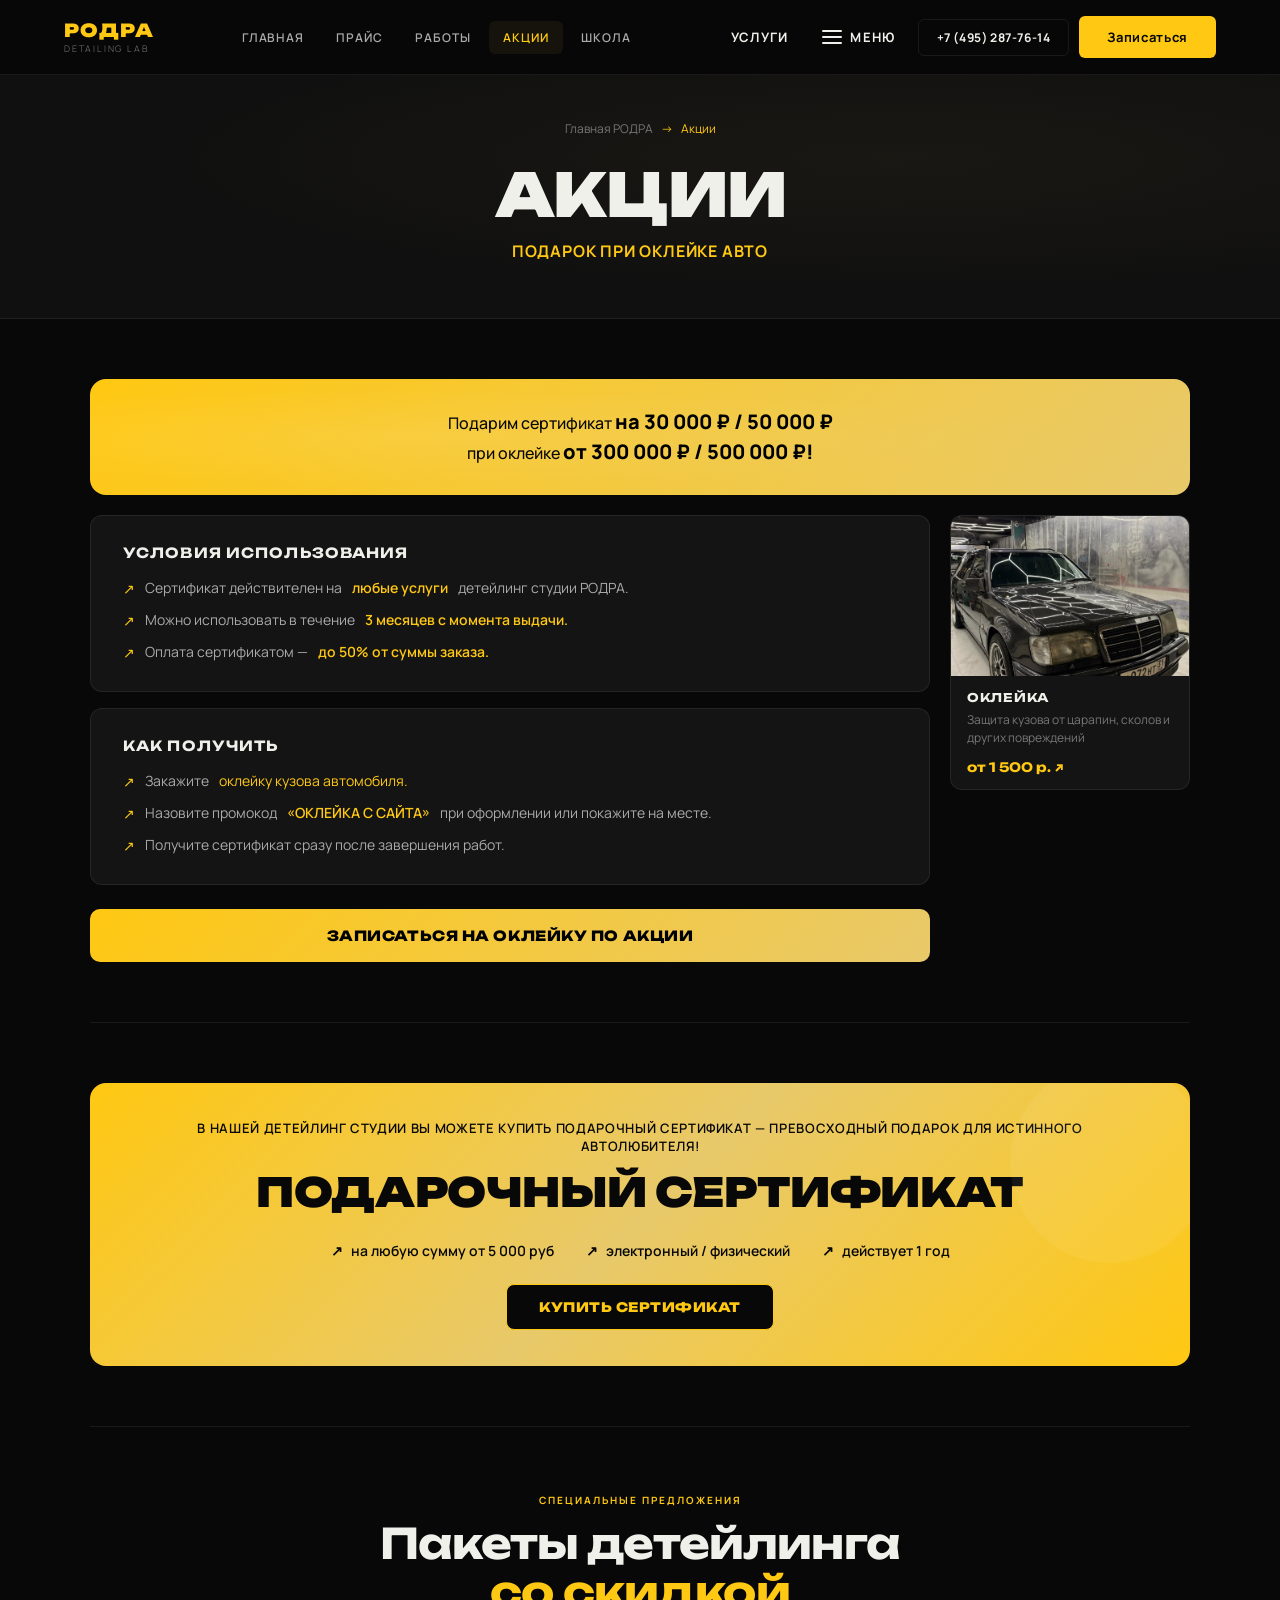
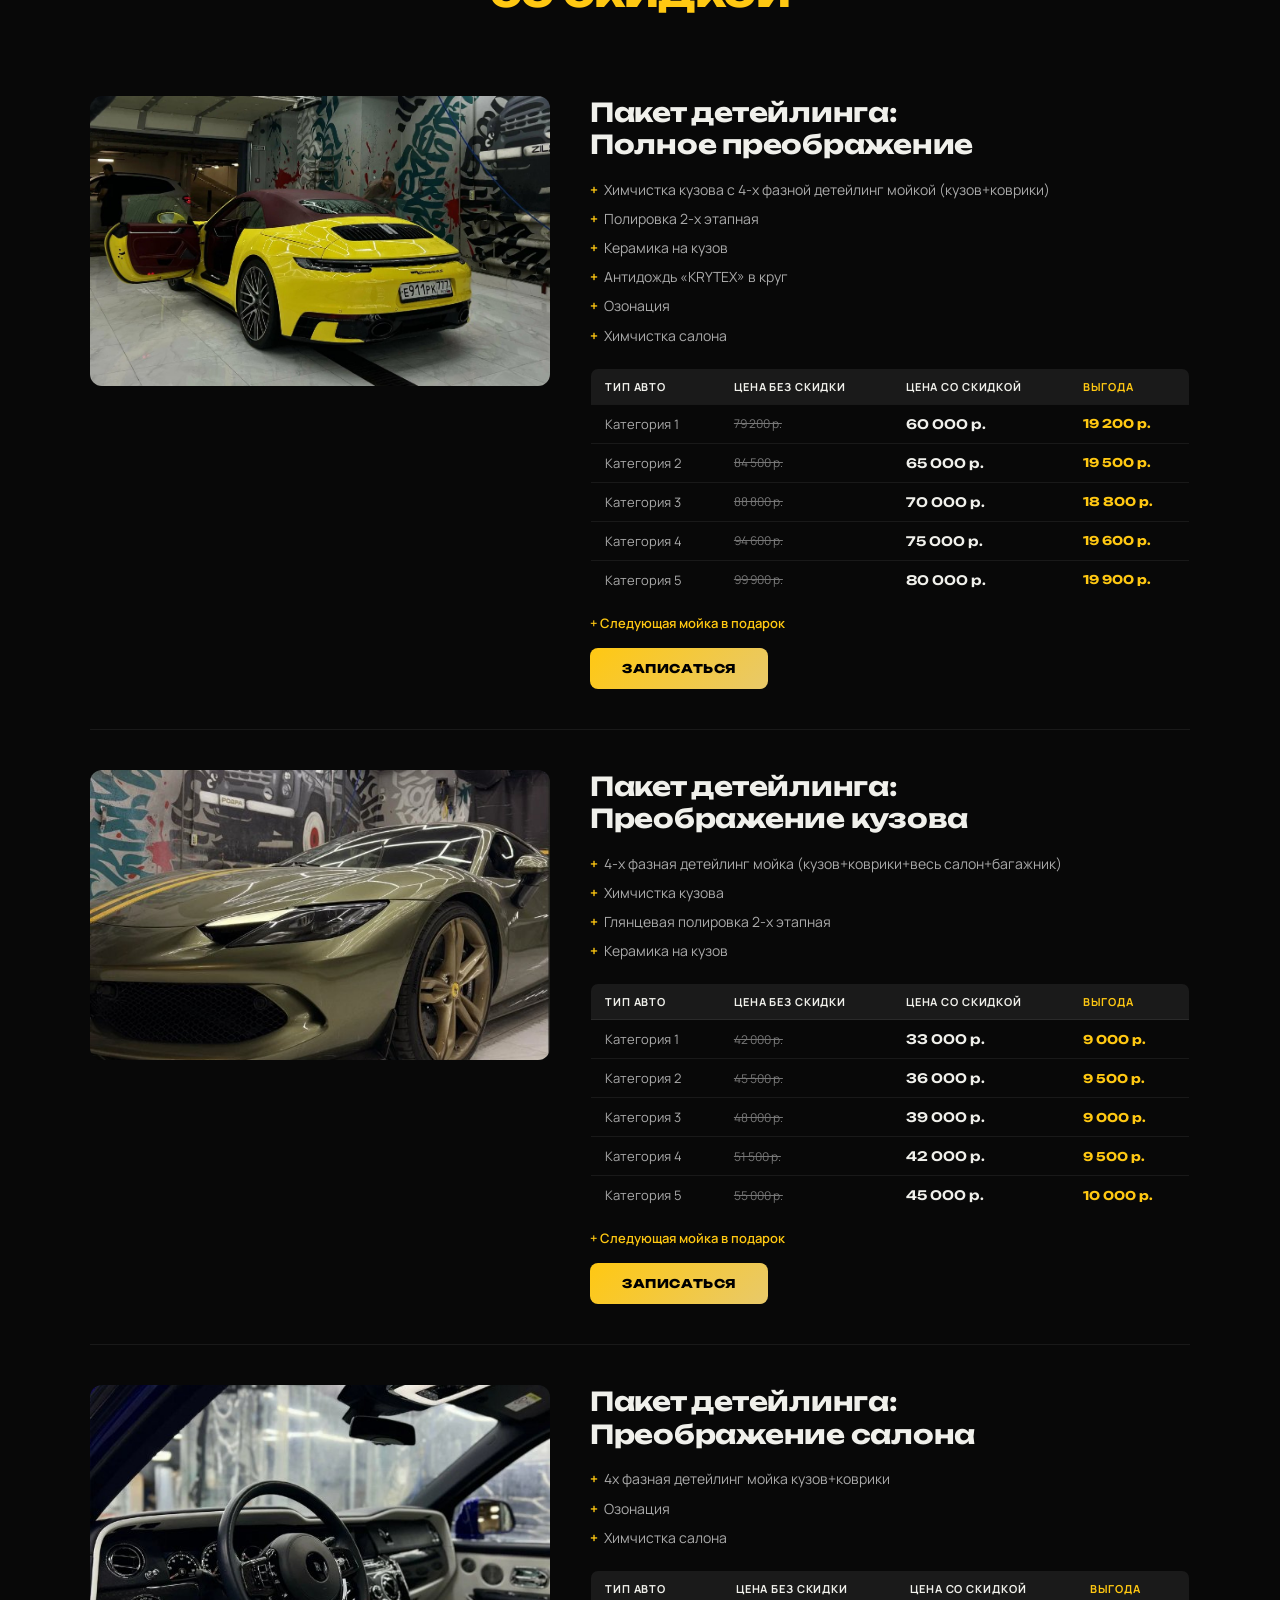
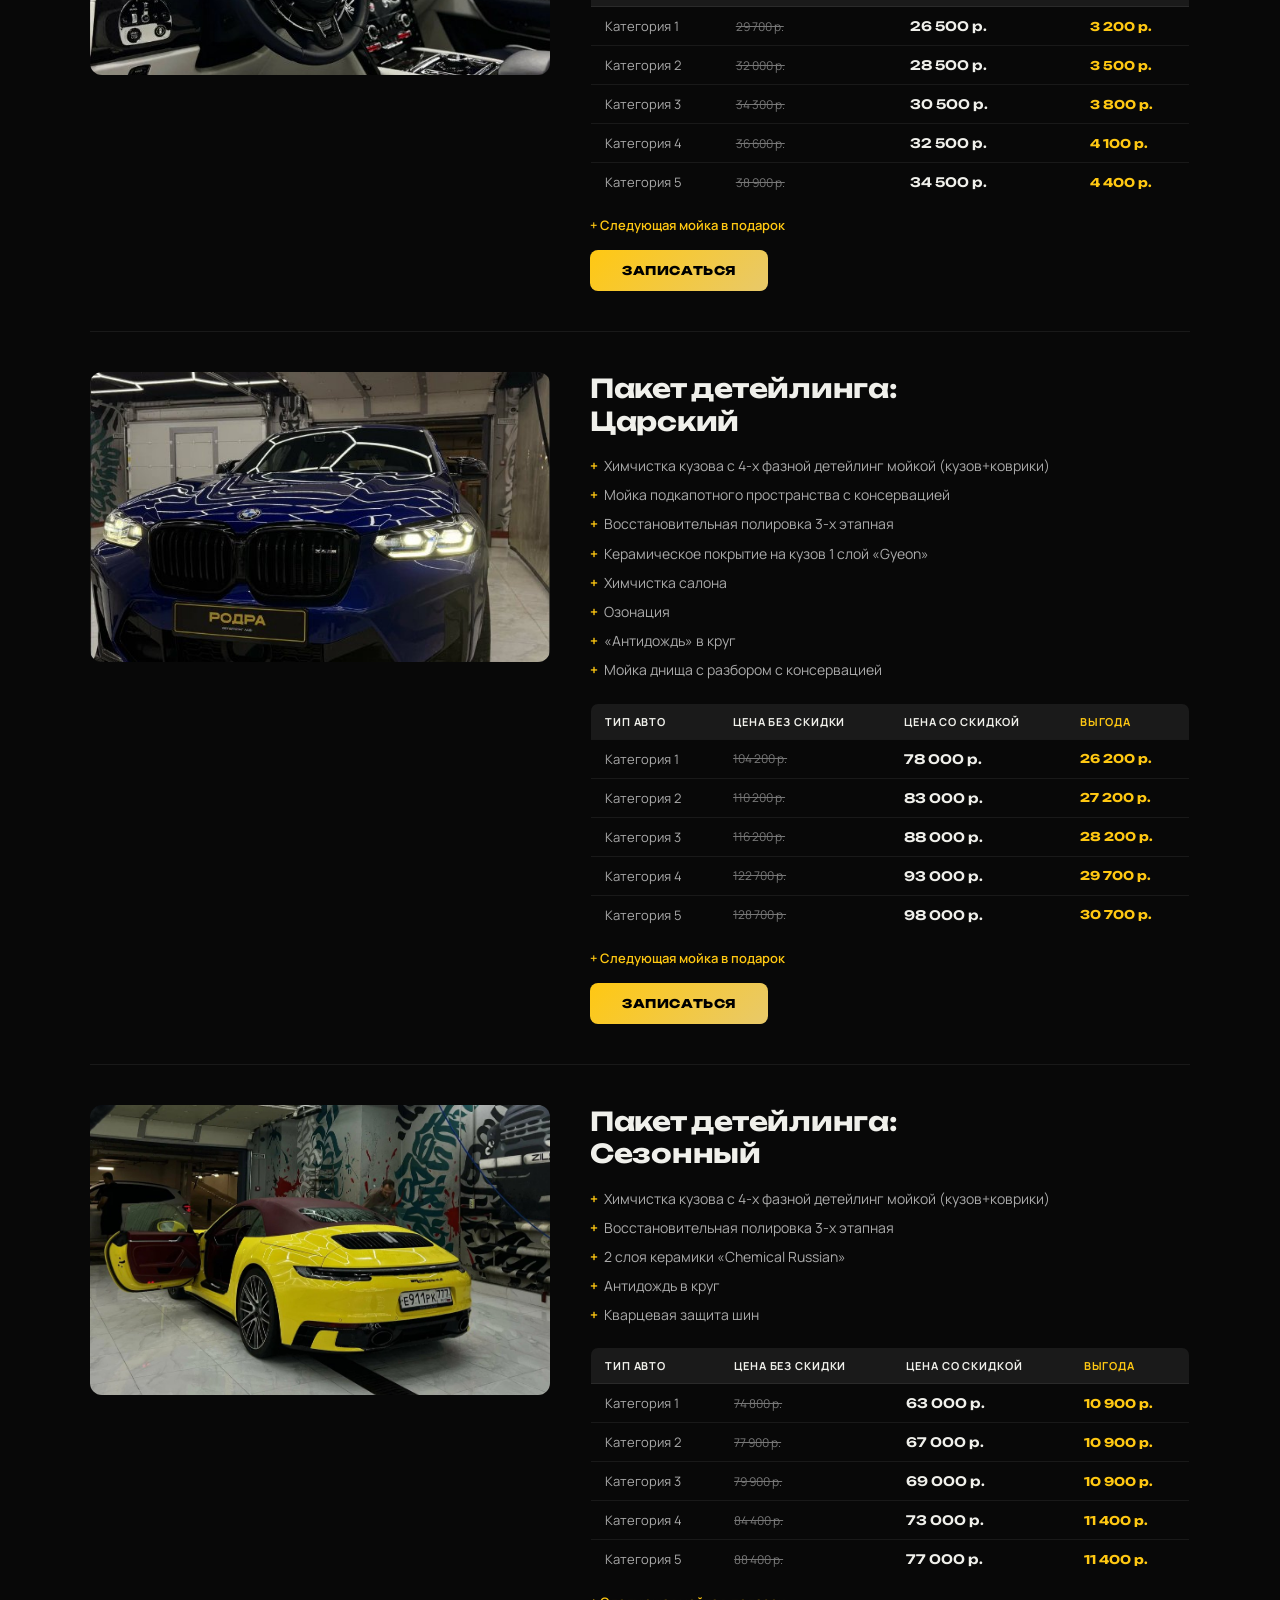
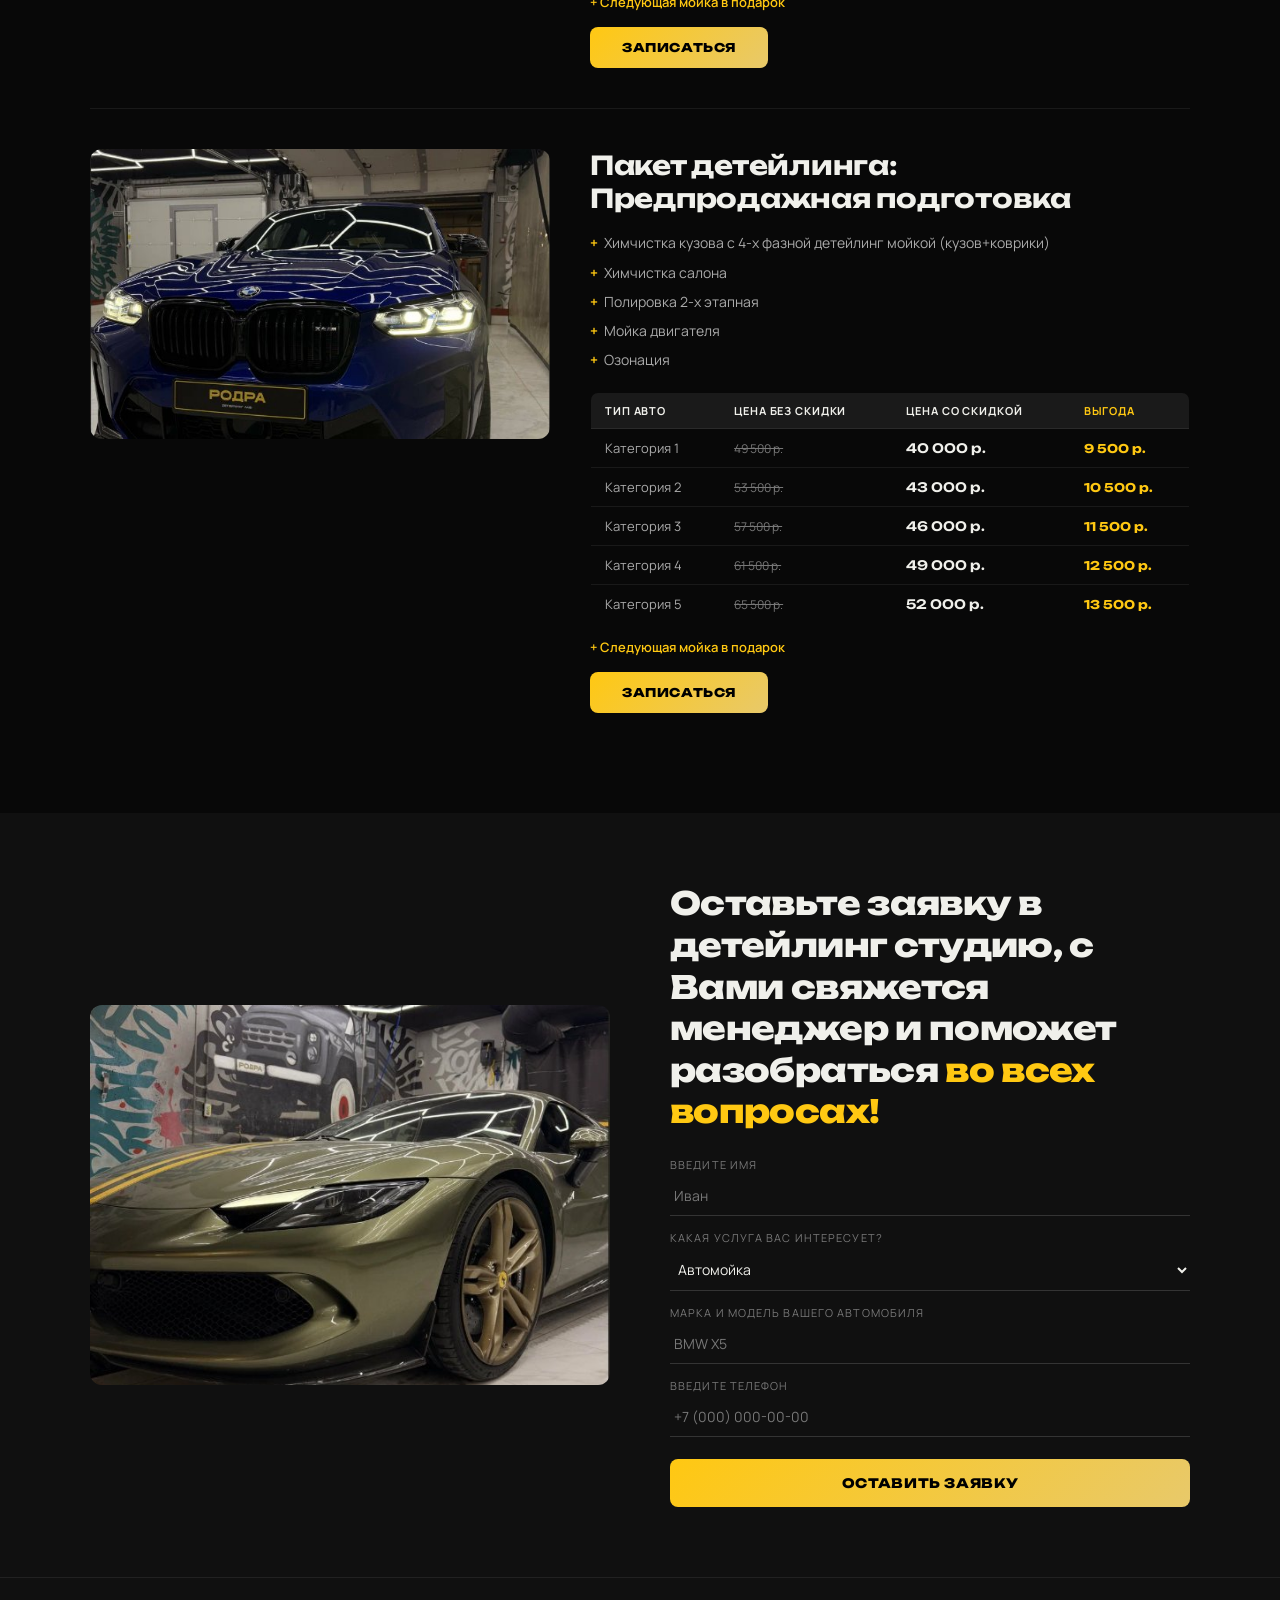
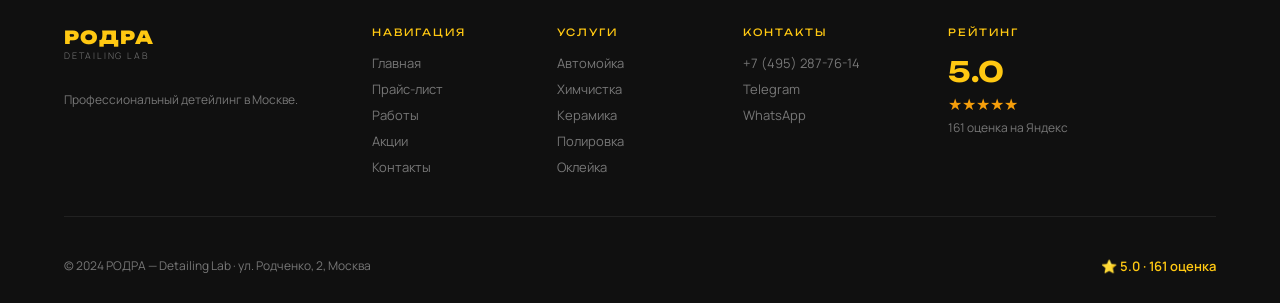
==== commit e1dfbf82: "Add files via upload" ====
--- a/promo.html
+++ b/promo.html
@@ -1,1322 +1,1322 @@
-<!DOCTYPE html>
-<html lang="ru">
-<head>
-<meta charset="UTF-8">
-<meta name="viewport" content="width=device-width, initial-scale=1.0">
-<title>Акции — РОДРА Detailing Lab</title>
-<link rel="preconnect" href="https://fonts.googleapis.com">
-<link href="https://fonts.googleapis.com/css2?family=Unbounded:wght@300;400;600;700;900&family=Manrope:wght@300;400;500;600;700&display=swap" rel="stylesheet">
-<style>
-/* ═══════════════════════════════════════
-   РОДРА — Detailing Lab | Global Styles
-   ═══════════════════════════════════════ */
-
-@import url('https://fonts.googleapis.com/css2?family=Unbounded:wght@300;400;600;700;900&family=Manrope:wght@300;400;500;600;700&display=swap');
-
-:root {
-  --black:   #080808;
-  --dark:    #101010;
-  --card:    #141414;
-  --card2:   #1a1a1a;
-  --border:  rgba(255,255,255,0.07);
-  --gold:    #c9a84c;
-  --gold2:   #e8c96a;
-  --white:   #f0f0eb;
-  --gray:    #777;
-  --lgray:   #aaa;
-  --cyan:    #c9a84c; /* keep gold as accent */
-}
-
-*, *::before, *::after { margin: 0; padding: 0; box-sizing: border-box; }
-html { scroll-behavior: smooth; }
-body {
-  background: var(--black);
-  color: var(--white);
-  font-family: 'Manrope', sans-serif;
-  overflow-x: hidden;
-  min-height: 100vh;
-}
-
-::-webkit-scrollbar { width: 4px; }
-::-webkit-scrollbar-track { background: var(--black); }
-::-webkit-scrollbar-thumb { background: var(--gold); border-radius: 2px; }
-
-/* ── TYPOGRAPHY ── */
-h1,h2,h3,h4 { font-family: 'Unbounded', sans-serif; letter-spacing: -0.02em; }
-
-/* ── BUTTONS ── */
-.btn-gold {
-  display: inline-flex; align-items: center; gap: 8px;
-  background: var(--gold); color: var(--black);
-  padding: 12px 28px; border-radius: 6px;
-  font-weight: 700; font-size: 13px; letter-spacing: 0.05em;
-  text-decoration: none; border: none; cursor: pointer;
-  font-family: 'Manrope', sans-serif;
-  transition: background 0.2s, transform 0.2s;
-}
-.btn-gold:hover { background: var(--gold2); transform: translateY(-2px); }
-
-.btn-outline {
-  display: inline-flex; align-items: center; gap: 8px;
-  background: transparent; color: var(--white);
-  padding: 11px 24px; border-radius: 6px;
-  font-weight: 600; font-size: 13px;
-  text-decoration: none; border: 1px solid var(--border);
-  cursor: pointer; font-family: 'Manrope', sans-serif;
-  transition: border-color 0.2s, color 0.2s;
-}
-.btn-outline:hover { border-color: var(--gold); color: var(--gold); }
-
-/* ══════════════════════════════
-   NAVIGATION
-   ══════════════════════════════ */
-.navbar {
-  position: fixed; top: 0; left: 0; right: 0; z-index: 1000;
-  background: rgba(8,8,8,0.95);
-  backdrop-filter: blur(20px);
-  border-bottom: 1px solid var(--border);
-  transition: padding 0.3s;
-}
-.navbar-inner {
-  display: flex; align-items: center;
-  justify-content: space-between;
-  padding: 16px 5%;
-  max-width: 1400px; margin: 0 auto;
-}
-
-/* Logo */
-.nav-logo { text-decoration: none; display: flex; align-items: center; gap: 10px; }
-.nav-logo-text {
-  font-family: 'Unbounded', sans-serif;
-  font-size: 18px; font-weight: 900;
-  color: var(--gold); letter-spacing: 0.05em;
-}
-.nav-logo-sub {
-  display: block; font-size: 9px; font-weight: 300;
-  color: var(--gray); letter-spacing: 0.2em; text-transform: uppercase;
-}
-
-/* Desktop nav links */
-.nav-links {
-  display: flex; align-items: center; gap: 4px;
-  list-style: none;
-}
-.nav-links > li > a {
-  display: block; padding: 8px 14px;
-  color: var(--lgray); text-decoration: none;
-  font-size: 12px; font-weight: 600;
-  letter-spacing: 0.08em; text-transform: uppercase;
-  border-radius: 6px;
-  transition: color 0.2s, background 0.2s;
-}
-.nav-links > li > a:hover,
-.nav-links > li > a.active { color: var(--gold); background: rgba(201,168,76,0.07); }
-
-/* Call / Write buttons */
-.nav-actions { display: flex; gap: 10px; align-items: center; }
-.nav-phone-btn {
-  padding: 9px 18px; border-radius: 6px;
-  border: 1px solid var(--border); background: transparent;
-  color: var(--white); font-size: 12px; font-weight: 700;
-  text-decoration: none; letter-spacing: 0.05em;
-  font-family: 'Manrope', sans-serif;
-  transition: border-color 0.2s, color 0.2s;
-}
-.nav-phone-btn:hover { border-color: var(--gold); color: var(--gold); }
-
-/* Меню burger */
-.nav-menu-btn {
-  display: flex; align-items: center; gap: 8px;
-  background: none; border: none; cursor: pointer;
-  color: var(--white); font-size: 13px; font-weight: 700;
-  font-family: 'Manrope', sans-serif; letter-spacing: 0.1em;
-  text-transform: uppercase; padding: 8px 12px;
-  border-radius: 6px; transition: color 0.2s;
-}
-.nav-menu-btn:hover { color: var(--gold); }
-.burger-lines { display: flex; flex-direction: column; gap: 4px; }
-.burger-lines span { display: block; width: 20px; height: 2px; background: currentColor; border-radius: 2px; transition: all 0.3s; }
-
-/* ── MEGA MENU (dropdown from top) ── */
-.mega-menu-overlay {
-  position: fixed;
-  top: 0; left: 0; right: 0;
-  z-index: 999;
-  background: var(--dark);
-  border-bottom: 1px solid var(--border);
-  transform: translateY(-100%);
-  transition: transform 0.4s cubic-bezier(0.16, 1, 0.3, 1);
-  padding: 90px 5% 40px;
-  max-height: 100vh;
-  overflow-y: auto;
-}
-.mega-menu-overlay.open { transform: translateY(0); }
-
-.mega-menu-inner {
-  max-width: 1400px; margin: 0 auto;
-  display: grid; grid-template-columns: 1fr 3fr; gap: 60px;
-}
-.mega-menu-nav { display: flex; flex-direction: column; gap: 4px; }
-.mega-menu-nav a {
-  display: block; padding: 10px 16px;
-  color: var(--lgray); text-decoration: none;
-  font-family: 'Unbounded', sans-serif;
-  font-size: 16px; font-weight: 600;
-  border-radius: 8px;
-  transition: color 0.2s, background 0.2s, padding-left 0.2s;
-  border-left: 2px solid transparent;
-}
-.mega-menu-nav a:hover {
-  color: var(--gold); background: rgba(201,168,76,0.06);
-  padding-left: 24px; border-left-color: var(--gold);
-}
-
-/* Services mega */
-.services-mega-overlay {
-  position: fixed;
-  top: 0; left: 0; right: 0;
-  z-index: 999;
-  background: var(--dark);
-  border-bottom: 1px solid var(--border);
-  transform: translateY(-100%);
-  transition: transform 0.4s cubic-bezier(0.16, 1, 0.3, 1);
-  padding: 90px 5% 40px;
-}
-.services-mega-overlay.open { transform: translateY(0); }
-.services-mega-grid {
-  max-width: 1400px; margin: 0 auto;
-  display: grid; grid-template-columns: repeat(4, 1fr); gap: 32px;
-}
-.services-mega-col h4 {
-  font-family: 'Unbounded', sans-serif;
-  font-size: 10px; letter-spacing: 0.2em;
-  text-transform: uppercase; color: var(--gold);
-  margin-bottom: 12px;
-}
-.services-mega-col a {
-  display: block; padding: 6px 0;
-  color: var(--lgray); text-decoration: none;
-  font-size: 13px; font-weight: 500;
-  transition: color 0.2s, padding-left 0.2s;
-  border-bottom: 1px solid var(--border);
-}
-.services-mega-col a:last-child { border-bottom: none; }
-.services-mega-col a:hover { color: var(--gold); padding-left: 6px; }
-
-/* Close button */
-.mega-close {
-  position: absolute; top: 20px; right: 5%;
-  background: none; border: none; color: var(--lgray);
-  font-size: 24px; cursor: pointer; line-height: 1;
-  transition: color 0.2s;
-}
-.mega-close:hover { color: var(--gold); }
-
-/* Mobile menu */
-.mobile-menu {
-  display: none;
-  position: fixed; inset: 0; z-index: 998;
-  background: var(--black);
-  flex-direction: column;
-  padding: 90px 5% 40px;
-  overflow-y: auto;
-}
-.mobile-menu.open { display: flex; }
-.mobile-menu a {
-  display: block; padding: 16px 0;
-  border-bottom: 1px solid var(--border);
-  color: var(--white); text-decoration: none;
-  font-family: 'Unbounded', sans-serif;
-  font-size: 20px; font-weight: 600;
-  transition: color 0.2s;
-}
-.mobile-menu a:hover { color: var(--gold); }
-.mobile-menu-cta {
-  margin-top: 32px;
-  background: var(--gold) !important;
-  color: var(--black) !important;
-  text-align: center;
-  padding: 16px !important;
-  border-radius: 8px;
-  border: none !important;
-  font-size: 16px !important;
-}
-.mobile-close {
-  position: absolute; top: 20px; right: 5%;
-  background: none; border: none; color: var(--white);
-  font-size: 28px; cursor: pointer;
-}
-.burger { display: none; }
-
-/* ── FOOTER ── */
-footer {
-  background: var(--dark);
-  border-top: 1px solid var(--border);
-  padding: 48px 5% 28px;
-}
-.footer-inner {
-  max-width: 1400px; margin: 0 auto;
-}
-.footer-top {
-  display: grid; grid-template-columns: 1fr 2fr 1fr;
-  gap: 40px; margin-bottom: 40px;
-  padding-bottom: 40px; border-bottom: 1px solid var(--border);
-}
-.footer-nav-title {
-  font-family: 'Unbounded', sans-serif;
-  font-size: 10px; letter-spacing: 0.2em;
-  text-transform: uppercase; color: var(--gold); margin-bottom: 16px;
-}
-.footer-nav { display: flex; flex-direction: column; gap: 8px; }
-.footer-nav a {
-  color: var(--gray); text-decoration: none; font-size: 13px;
-  transition: color 0.2s;
-}
-.footer-nav a:hover { color: var(--gold); }
-.footer-bottom {
-  display: flex; align-items: center;
-  justify-content: space-between; flex-wrap: wrap; gap: 12px;
-}
-.footer-copy { font-size: 12px; color: var(--gray); }
-.footer-rating { font-size: 13px; color: var(--gold); font-weight: 600; }
-
-/* ── MODAL ── */
-.modal-overlay {
-  position: fixed; inset: 0;
-  background: rgba(0,0,0,0.85);
-  z-index: 2000; display: none;
-  align-items: center; justify-content: center; padding: 20px;
-}
-.modal-overlay.open { display: flex; }
-.modal {
-  background: var(--dark); border: 1px solid var(--border);
-  border-radius: 16px; padding: 40px;
-  max-width: 480px; width: 100%; position: relative;
-  animation: fadeUp 0.3s ease;
-}
-.modal-close {
-  position: absolute; top: 16px; right: 20px;
-  background: none; border: none; color: var(--gray);
-  font-size: 24px; cursor: pointer;
-}
-.modal h3 { font-family: 'Unbounded', sans-serif; font-size: 20px; margin-bottom: 6px; }
-.modal > p { color: var(--gray); font-size: 13px; margin-bottom: 24px; }
-.form-group { margin-bottom: 14px; }
-.form-group label {
-  display: block; font-size: 11px; color: var(--gray);
-  text-transform: uppercase; letter-spacing: 0.1em; margin-bottom: 6px;
-}
-.form-group input, .form-group textarea, .form-group select {
-  width: 100%; background: var(--card);
-  border: 1px solid var(--border); border-radius: 8px;
-  padding: 11px 14px; color: var(--white);
-  font-size: 14px; font-family: 'Manrope', sans-serif;
-  transition: border-color 0.2s; outline: none;
-}
-.form-group input:focus, .form-group textarea:focus, .form-group select:focus { border-color: var(--gold); }
-.form-group textarea { min-height: 80px; resize: vertical; }
-.form-group select option { background: var(--dark); }
-
-/* ── SCROLL TOP ── */
-.scroll-top {
-  position: fixed; bottom: 28px; left: 28px;
-  width: 42px; height: 42px;
-  background: var(--gold); color: var(--black);
-  border: none; border-radius: 50%; font-size: 18px;
-  cursor: pointer; display: none; align-items: center;
-  justify-content: center; z-index: 500;
-  transition: background 0.2s, transform 0.2s;
-}
-.scroll-top:hover { background: var(--gold2); transform: translateY(-3px); }
-.scroll-top.visible { display: flex; }
-
-/* ── SECTION LABELS ── */
-.section-label {
-  display: inline-block; font-size: 10px; font-weight: 700;
-  letter-spacing: 0.2em; text-transform: uppercase;
-  color: var(--gold); margin-bottom: 12px;
-}
-.section-title {
-  font-family: 'Unbounded', sans-serif;
-  font-size: clamp(24px, 3.5vw, 42px);
-  font-weight: 700; line-height: 1.15; margin-bottom: 14px;
-}
-.section-desc { font-size: 14px; color: var(--gray); line-height: 1.7; max-width: 560px; }
-
-/* ── ANIMATIONS ── */
-@keyframes fadeUp {
-  from { opacity: 0; transform: translateY(24px); }
-  to   { opacity: 1; transform: translateY(0); }
-}
-@keyframes fadeIn { from { opacity: 0; } to { opacity: 1; } }
-@keyframes pulse {
-  0%,100% { opacity:1; transform:scale(1); }
-  50%      { opacity:.5; transform:scale(.8); }
-}
-
-.anim { opacity: 0; transform: translateY(24px); transition: opacity 0.6s ease, transform 0.6s ease; }
-.anim.visible { opacity: 1; transform: translateY(0); }
-.anim-delay-1 { transition-delay: 0.1s; }
-.anim-delay-2 { transition-delay: 0.2s; }
-.anim-delay-3 { transition-delay: 0.3s; }
-
-/* ══════════════════
-   RESPONSIVE
-   ══════════════════ */
-@media (max-width: 1024px) {
-  .footer-top { grid-template-columns: 1fr 1fr; }
-}
-@media (max-width: 768px) {
-  .nav-links, .nav-phone-btn { display: none; }
-  .burger { display: flex; flex-direction: column; gap: 5px; cursor: pointer; padding: 4px; }
-  .burger span { display: block; width: 22px; height: 2px; background: var(--white); border-radius: 2px; }
-  .footer-top { grid-template-columns: 1fr; }
-  .modal { padding: 28px 20px; }
-}
-
-
-/* ═══════════ PROMO PAGE ═══════════ */
-
-.page-hero {
-  padding: 120px 5% 56px;
-  background: var(--dark);
-  border-bottom: 1px solid var(--border);
-  position: relative; overflow: hidden;
-}
-.page-hero::before {
-  content: '';
-  position: absolute; inset: 0;
-  background: radial-gradient(ellipse at 70% 50%, rgba(201,168,76,0.05) 0%, transparent 60%);
-}
-.page-hero-inner { max-width: 1400px; margin: 0 auto; position: relative; z-index: 1; }
-
-.breadcrumb {
-  display: flex; align-items: center; gap: 8px;
-  font-size: 12px; color: var(--gray); margin-bottom: 20px;
-}
-.breadcrumb a { color: var(--gray); text-decoration: none; transition: color 0.2s; }
-.breadcrumb a:hover { color: var(--gold); }
-.breadcrumb span { color: var(--gold); }
-
-.page-title {
-  font-family: "Unbounded", sans-serif;
-  font-size: clamp(32px, 5vw, 60px);
-  font-weight: 900; letter-spacing: -0.02em; margin-bottom: 8px;
-  text-align: center;
-}
-.page-subtitle {
-  font-size: 16px; color: var(--gold);
-  text-align: center; letter-spacing: 0.05em;
-  font-weight: 700; text-transform: uppercase;
-}
-
-/* ═══ PROMO CONTENT ═══ */
-.promo-content {
-  background: var(--black);
-  padding: 60px 5%;
-}
-.promo-inner {
-  max-width: 1100px;
-  margin: 0 auto;
-  display: flex;
-  flex-direction: column;
-  gap: 60px;
-}
-
-/* ═══ GIFT BANNER ═══ */
-.gift-banner {
-  background: linear-gradient(135deg, var(--gold) 0%, var(--gold2) 100%);
-  border-radius: 16px;
-  padding: 28px 40px;
-  display: flex;
-  align-items: center;
-  justify-content: space-between;
-  gap: 20px;
-  position: relative;
-  overflow: hidden;
-}
-.gift-banner::before {
-  content: '';
-  position: absolute; inset: 0;
-  background: radial-gradient(ellipse at 30% 50%, rgba(255,255,255,0.08) 0%, transparent 60%);
-}
-.gift-banner-icon { font-size: 52px; opacity: 0.9; flex-shrink: 0; }
-.gift-banner-text {
-  flex: 1; text-align: center; position: relative; z-index: 1;
-}
-.gift-banner-text p {
-  font-size: 16px; color: var(--black); font-weight: 500; line-height: 1.5;
-}
-.gift-banner-text strong { font-size: 20px; font-weight: 800; color: #000; }
-
-/* ═══ PROMO BLOCK (условия + как получить + карточка) ═══ */
-.promo-block {
-  display: grid;
-  grid-template-columns: 1fr auto;
-  gap: 20px;
-  align-items: start;
-}
-.promo-block-left { display: flex; flex-direction: column; gap: 16px; }
-
-.promo-info-card {
-  background: var(--card);
-  border: 1px solid var(--border);
-  border-radius: 12px;
-  padding: 28px 32px;
-  transition: border-color 0.3s;
-}
-.promo-info-card:hover { border-color: rgba(201,168,76,0.25); }
-.promo-info-title {
-  font-family: "Unbounded", sans-serif;
-  font-size: 14px; font-weight: 700;
-  text-transform: uppercase; letter-spacing: 0.08em;
-  margin-bottom: 16px; color: var(--white);
-}
-.promo-info-list { display: flex; flex-direction: column; gap: 10px; }
-.promo-info-item {
-  display: flex; align-items: flex-start; gap: 10px;
-  font-size: 14px; color: var(--lgray); line-height: 1.5;
-}
-.promo-info-item::before {
-  content: "↗";
-  color: var(--gold);
-  font-size: 14px;
-  flex-shrink: 0;
-  margin-top: 1px;
-}
-.promo-info-item a { color: var(--gold); text-decoration: none; }
-.promo-info-item em { color: var(--gold); font-style: normal; font-weight: 600; }
-
-.promo-service-card {
-  background: var(--card);
-  border: 1px solid var(--border);
-  border-radius: 12px;
-  overflow: hidden;
-  width: 240px;
-  flex-shrink: 0;
-  transition: border-color 0.3s, transform 0.3s;
-}
-.promo-service-card:hover {
-  border-color: rgba(201,168,76,0.4);
-  transform: translateY(-3px);
-}
-.promo-service-img {
-  width: 100%; height: 160px;
-  object-fit: cover; display: block;
-}
-.promo-service-body { padding: 14px 16px; }
-.promo-service-name {
-  font-family: "Unbounded", sans-serif;
-  font-size: 12px; font-weight: 700;
-  text-transform: uppercase; letter-spacing: 0.06em;
-  margin-bottom: 6px;
-}
-.promo-service-desc { font-size: 12px; color: var(--gray); line-height: 1.5; margin-bottom: 12px; }
-.promo-service-price {
-  font-family: "Unbounded", sans-serif;
-  font-size: 13px; font-weight: 700;
-  color: var(--gold);
-  display: flex; align-items: center; gap: 4px;
-}
-.promo-service-price::after { content: "↗"; font-size: 12px; }
-
-.promo-cta-btn {
-  display: block;
-  width: 100%;
-  background: linear-gradient(135deg, var(--gold), var(--gold2));
-  color: #000;
-  font-family: "Unbounded", sans-serif;
-  font-size: 14px; font-weight: 800;
-  text-align: center;
-  padding: 18px 32px;
-  border-radius: 10px;
-  border: none; cursor: pointer;
-  text-decoration: none;
-  text-transform: uppercase;
-  letter-spacing: 0.04em;
-  transition: opacity 0.2s, transform 0.2s;
-  margin-top: 8px;
-}
-.promo-cta-btn:hover { opacity: 0.9; transform: translateY(-2px); }
-
-/* ═══ CERTIFICATE BANNER ═══ */
-.cert-banner {
-  background: linear-gradient(135deg, var(--gold) 0%, var(--gold2) 50%, var(--gold) 100%);
-  border-radius: 16px;
-  padding: 36px 48px;
-  position: relative;
-  overflow: hidden;
-}
-.cert-banner::after {
-  content: '';
-  position: absolute;
-  right: -20px; top: -20px;
-  width: 200px; height: 200px;
-  border-radius: 50%;
-  background: rgba(255,255,255,0.06);
-}
-.cert-banner-top {
-  font-size: 13px; font-weight: 600;
-  color: var(--black);
-  text-transform: uppercase; letter-spacing: 0.05em;
-  text-align: center; margin-bottom: 12px;
-}
-.cert-banner-title {
-  font-family: "Unbounded", sans-serif;
-  font-size: clamp(24px, 4vw, 40px);
-  font-weight: 900; color: var(--black);
-  text-align: center; text-transform: uppercase;
-  margin-bottom: 24px; letter-spacing: -0.01em;
-}
-.cert-banner-features {
-  display: flex; align-items: center;
-  justify-content: center; gap: 32px;
-  flex-wrap: wrap; margin-bottom: 24px;
-}
-.cert-banner-feature {
-  display: flex; align-items: center; gap: 8px;
-  font-size: 14px; font-weight: 600; color: var(--black);
-}
-.cert-banner-feature::before { content: "↗"; color: var(--black); font-size: 14px; }
-.cert-banner-center {
-  display: flex; justify-content: center;
-}
-.cert-buy-btn {
-  display: inline-flex; align-items: center; gap: 10px;
-  background: var(--black); color: var(--gold);
-  font-family: "Unbounded", sans-serif;
-  font-size: 13px; font-weight: 800;
-  padding: 14px 32px; border-radius: 8px;
-  border: 1px solid var(--gold); cursor: pointer; text-decoration: none;
-  text-transform: uppercase; letter-spacing: 0.04em;
-  transition: background 0.2s, transform 0.2s, color 0.2s;
-}
-.cert-buy-btn:hover { background: var(--gold); color: var(--black); transform: translateY(-2px); }
-.cert-bot-icon { font-size: 22px; }
-
-/* ═══ DIVIDER ═══ */
-.promo-divider {
-  height: 1px;
-  background: var(--border);
-  margin: 0;
-}
-
-/* ═══ PACKAGE DEAL ═══ */
-.package-deal {
-  display: grid;
-  grid-template-columns: 460px 1fr;
-  gap: 40px;
-  align-items: start;
-  padding: 40px 0;
-  border-bottom: 1px solid var(--border);
-}
-.package-deal:last-child { border-bottom: none; }
-.package-deal-img {
-  width: 100%; height: 290px;
-  object-fit: cover; border-radius: 12px;
-  display: block;
-}
-.package-deal-content { }
-.package-deal-title {
-  font-family: "Unbounded", sans-serif;
-  font-size: clamp(18px, 2.2vw, 26px);
-  font-weight: 700; line-height: 1.25;
-  margin-bottom: 16px; letter-spacing: -0.01em;
-}
-.package-deal-desc {
-  font-size: 14px; color: var(--lgray);
-  line-height: 1.8; margin-bottom: 20px;
-}
-.package-deal-desc li {
-  list-style: none;
-  display: flex; align-items: flex-start; gap: 6px;
-  margin-bottom: 4px;
-}
-.package-deal-desc li::before { content: "+"; color: var(--gold); font-weight: 700; }
-
-/* PRICE TABLE */
-.deal-table {
-  width: 100%; border-collapse: collapse;
-  border: 1px solid var(--border); border-radius: 8px;
-  overflow: hidden; margin-bottom: 14px;
-}
-.deal-table th {
-  background: var(--card2);
-  padding: 10px 14px; text-align: left;
-  font-size: 11px; font-weight: 700;
-  letter-spacing: 0.08em; text-transform: uppercase;
-  border-bottom: 1px solid var(--border);
-}
-.deal-table th:nth-child(4) { color: var(--gold); }
-.deal-table td {
-  padding: 10px 14px;
-  font-size: 13px;
-  border-bottom: 1px solid var(--border);
-  color: var(--lgray);
-}
-.deal-table tr:last-child td { border-bottom: none; }
-.deal-table tr:hover td { background: rgba(201,168,76,0.03); }
-.deal-table .old-price {
-  text-decoration: line-through;
-  color: var(--gray); font-size: 12px;
-}
-.deal-table .new-price {
-  font-family: "Unbounded", sans-serif;
-  font-size: 13px; font-weight: 600;
-  color: var(--white);
-}
-.deal-table .savings {
-  font-family: "Unbounded", sans-serif;
-  font-size: 12px; font-weight: 700;
-  color: var(--gold);
-}
-.deal-gift {
-  font-size: 13px; color: var(--gold);
-  margin-bottom: 16px; font-weight: 600;
-}
-.deal-gift::before { content: "+ "; }
-.deal-book-btn {
-  display: inline-flex; align-items: center; justify-content: center;
-  background: linear-gradient(135deg, var(--gold), var(--gold2));
-  color: #000; font-family: "Unbounded", sans-serif;
-  font-size: 12px; font-weight: 800;
-  padding: 13px 32px; border-radius: 8px;
-  border: none; cursor: pointer;
-  text-transform: uppercase; letter-spacing: 0.05em;
-  transition: opacity 0.2s, transform 0.2s;
-}
-.deal-book-btn:hover { opacity: 0.85; transform: translateY(-2px); }
-
-/* ═══ FORM SECTION ═══ */
-.form-section {
-  background: var(--dark);
-  padding: 70px 5%;
-}
-.form-section-inner {
-  max-width: 1100px; margin: 0 auto;
-  display: grid; grid-template-columns: 1fr 1fr;
-  gap: 60px; align-items: center;
-}
-.form-section-title {
-  font-family: "Unbounded", sans-serif;
-  font-size: clamp(20px, 2.5vw, 32px);
-  font-weight: 800; line-height: 1.3;
-  margin-bottom: 24px;
-}
-.form-section-title em { color: var(--gold); font-style: normal; }
-.form-section-img {
-  width: 100%; border-radius: 12px;
-  object-fit: cover; height: 380px;
-  display: block;
-}
-.promo-form { display: flex; flex-direction: column; gap: 14px; }
-.promo-form-group { display: flex; flex-direction: column; gap: 4px; }
-.promo-form-group label {
-  font-size: 11px; color: var(--gray);
-  text-transform: uppercase; letter-spacing: 0.1em;
-}
-.promo-form-group input,
-.promo-form-group select {
-  background: var(--card);
-  border: 1px solid var(--border);
-  border-radius: 8px;
-  padding: 12px 16px;
-  color: var(--white);
-  font-size: 14px;
-  font-family: "Manrope", sans-serif;
-  outline: none;
-  transition: border-color 0.2s;
-  border-bottom: 1px solid rgba(255,255,255,0.15);
-  background: transparent;
-  border-top: none; border-left: none; border-right: none;
-  border-radius: 0;
-  padding: 10px 4px;
-}
-.promo-form-group input:focus,
-.promo-form-group select:focus { border-color: var(--gold); }
-.promo-form-group input::placeholder { color: var(--gray); }
-.promo-form-group select option { background: var(--dark); }
-.promo-submit {
-  display: block; width: 100%;
-  background: linear-gradient(135deg, var(--gold), var(--gold2));
-  color: #000; font-family: "Unbounded", sans-serif;
-  font-size: 13px; font-weight: 800;
-  padding: 16px; border-radius: 8px;
-  border: none; cursor: pointer;
-  text-transform: uppercase; letter-spacing: 0.05em;
-  margin-top: 8px;
-  transition: opacity 0.2s, transform 0.2s;
-}
-.promo-submit:hover { opacity: 0.88; transform: translateY(-2px); }
-
-@media (max-width: 900px) {
-  .promo-block { grid-template-columns: 1fr; }
-  .promo-service-card { width: 100%; }
-  .package-deal { grid-template-columns: 1fr; }
-  .package-deal-img { height: 220px; }
-  .form-section-inner { grid-template-columns: 1fr; }
-  .form-section-img { display: none; }
-  .gift-banner { flex-direction: column; text-align: center; }
-  .cert-banner { padding: 28px 24px; }
-  .cert-banner-features { gap: 16px; }
-}
-@media (max-width: 600px) {
-  .promo-content { padding: 40px 5%; }
-  .deal-table th, .deal-table td { padding: 8px 10px; font-size: 12px; }
-}
-</style>
-</head>
-<body>
-
-<!-- NAVBAR -->
-<nav class="navbar" id="navbar">
-  <div class="navbar-inner">
-    <a href="index.html" class="nav-logo">
-      <div>
-        <span class="nav-logo-text">РОДРА</span>
-        <span class="nav-logo-sub">Detailing Lab</span>
-      </div>
-    </a>
-        <ul class="nav-links">
-      <li><a href="index.html" >Главная</a></li>
-      <li><a href="price.html" >Прайс</a></li>
-      <li><a href="works.html" >Работы</a></li>
-      <li><a href="promo.html" class="active">Акции</a></li>
-      <li><a href="school.html" >Школа</a></li>
-    </ul>
-    <div class="nav-actions">
-      <button class="nav-menu-btn" onclick="toggleServices()" id="servicesBtn"><span>Услуги</span></button>
-      <button class="nav-menu-btn" onclick="toggleMenu()" id="menuBtn">
-        <div class="burger-lines"><span></span><span></span><span></span></div>
-        <span>Меню</span>
-      </button>
-      <a href="tel:+74952877614" class="nav-phone-btn">+7 (495) 287-76-14</a>
-      <button class="btn-gold" onclick="openModal()">Записаться</button>
-    </div>
-    <div class="burger" onclick="toggleMobile()"><span></span><span></span><span></span></div>
-  </div>
-</nav>
-
-<!-- MEGA MENU -->
-<div class="mega-menu-overlay" id="megaMenu">
-  <button class="mega-close" onclick="toggleMenu()">✕</button>
-  <div class="mega-menu-inner">
-    <nav class="mega-menu-nav">
-      <a href="index.html">Главная</a>
-      <a href="index.html#about">О студии</a>
-      <a href="price.html">Прайс-лист</a>
-      <a href="works.html">Наши работы</a>
-      <a href="promo.html">Акции</a>
-      <a href="index.html#reviews">Отзывы</a>
-      <a href="index.html#contacts">Контакты</a>
-    </nav>
-    <div>
-      <p style="font-size:13px;color:var(--gray);line-height:1.7;margin-bottom:20px;">
-        РОДРА — детейлинг-студия премиум-класса в Москве.
-      </p>
-      <a href="tel:+74952877614" style="color:var(--gold);font-size:18px;font-weight:700;text-decoration:none;">+7 (495) 287-76-14</a><br>
-      <span style="font-size:12px;color:var(--gray);">ул. Родченко, 2 · до 00:00</span>
-    </div>
-  </div>
-</div>
-
-<!-- SERVICES MEGA -->
-<div class="services-mega-overlay" id="servicesMega">
-  <button class="mega-close" onclick="toggleServices()">✕</button>
-  <div class="services-mega-grid">
-    <div class="services-mega-col">
-      <h4>Мойка</h4>
-      <a href="price.html#washing">Турбо мойка (2 фазы)</a>
-      <a href="price.html#washing">Стандартная мойка (3 фазы)</a>
-      <a href="price.html#washing">Детейлинг мойка (4 фазы)</a>
-    </div>
-    <div class="services-mega-col">
-      <h4>Химчистка & Интерьер</h4>
-      <a href="price.html#chemistry">Детейлинг химчистка</a>
-      <a href="price.html#chemistry">Химчистка сидений</a>
-      <a href="price.html#interior">Уборка салона</a>
-    </div>
-    <div class="services-mega-col">
-      <h4>Защита & Полировка</h4>
-      <a href="price.html#protection">Керамическое покрытие</a>
-      <a href="price.html#polishing">Глянцевая полировка</a>
-      <a href="price.html#polishing">Восстановительная полировка</a>
-    </div>
-    <div class="services-mega-col">
-      <h4>Оклейка & Прочее</h4>
-      <a href="price.html#wrapping">Оклейка зон риска</a>
-      <a href="price.html#wrapping">Полная оклейка</a>
-      <a href="price.html#noise">Шумоизоляция</a>
-      <a href="price.html#pdr">PDR</a>
-    </div>
-  </div>
-</div>
-
-<!-- Mobile menu -->
-<div class="mobile-menu" id="mobileMenu">
-  <button class="mobile-close" onclick="toggleMobile()">✕</button>
-  <a href="index.html" onclick="toggleMobile()">Главная</a>
-  <a href="price.html" onclick="toggleMobile()">Прайс</a>
-  <a href="works.html" onclick="toggleMobile()">Работы</a>
-  <a href="promo.html" onclick="toggleMobile()">Акции</a>
-  <a href="index.html#contacts" onclick="toggleMobile()">Контакты</a>
-  <a href="#" class="mobile-menu-cta" onclick="toggleMobile();openModal();">Записаться</a>
-</div>
-
-<!-- PAGE HERO -->
-<div class="page-hero">
-  <div class="page-hero-inner">
-    <div class="breadcrumb" style="justify-content:center;">
-      <a href="index.html">Главная РОДРА</a>
-      <span>→</span>
-      <span>Акции</span>
-    </div>
-    <h1 class="page-title">АКЦИИ</h1>
-    <p class="page-subtitle">Подарок при оклейке авто</p>
-  </div>
-</div>
-
-<!-- PROMO CONTENT -->
-<div class="promo-content">
-  <div class="promo-inner">
-
-    <!-- ═══ АКЦИЯ 1: ПОДАРОК ПРИ ОКЛЕЙКЕ ═══ -->
-    <div class="anim">
-      <!-- Баннер -->
-      <div class="gift-banner" style="margin-bottom:20px;">
-        <div class="gift-banner-text">
-          <p>Подарим сертификат <strong>на 30 000 ₽ / 50 000 ₽</strong><br>при оклейке <strong>от 300 000 ₽ / 500 000 ₽!</strong></p>
-        </div>
-      </div>
-
-      <!-- Условия + карточка -->
-      <div class="promo-block">
-        <div class="promo-block-left">
-          <div class="promo-info-card">
-            <div class="promo-info-title">Условия использования</div>
-            <div class="promo-info-list">
-              <div class="promo-info-item">Сертификат действителен на <em>любые услуги</em> детейлинг студии РОДРА.</div>
-              <div class="promo-info-item">Можно использовать в течение <em>3 месяцев с момента выдачи.</em></div>
-              <div class="promo-info-item">Оплата сертификатом — <em>до 50% от суммы заказа.</em></div>
-            </div>
-          </div>
-          <div class="promo-info-card">
-            <div class="promo-info-title">Как получить</div>
-            <div class="promo-info-list">
-              <div class="promo-info-item">Закажите <a href="price.html#wrapping">оклейку кузова автомобиля.</a></div>
-              <div class="promo-info-item">Назовите промокод <em>«ОКЛЕЙКА С САЙТА»</em> при оформлении или покажите на месте.</div>
-              <div class="promo-info-item">Получите сертификат сразу после завершения работ.</div>
-            </div>
-          </div>
-          <button class="promo-cta-btn" onclick="openModal()">Записаться на оклейку по акции</button>
-        </div>
-
-        <div class="promo-service-card">
-          <img class="promo-service-img" src="[data-uri]" alt="Оклейка">
-          <div class="promo-service-body">
-            <div class="promo-service-name">Оклейка</div>
-            <div class="promo-service-desc">Защита кузова от царапин, сколов и других повреждений</div>
-            <div class="promo-service-price">от 1 500 р.</div>
-          </div>
-        </div>
-      </div>
-    </div>
-
-    <div class="promo-divider"></div>
-
-    <!-- ═══ ПОДАРОЧНЫЙ СЕРТИФИКАТ ═══ -->
-    <div class="cert-banner anim">
-      <div class="cert-banner-top">В нашей детейлинг студии вы можете купить подарочный сертификат — превосходный подарок для истинного автолюбителя!</div>
-      <div class="cert-banner-title">Подарочный сертификат</div>
-      <div class="cert-banner-features">
-        <div class="cert-banner-feature">на любую сумму от 5 000 руб</div>
-        <div class="cert-banner-feature">электронный / физический</div>
-        <div class="cert-banner-feature">действует 1 год</div>
-      </div>
-      <div class="cert-banner-center">
-        <button class="cert-buy-btn" onclick="openModal()">
-          
-          Купить сертификат
-        </button>
-      </div>
-    </div>
-
-    <div class="promo-divider"></div>
-
-    <!-- ═══ ПАКЕТЫ СО СКИДКОЙ ═══ -->
-    <div class="anim">
-      <div style="text-align:center;margin-bottom:40px;">
-        <span class="section-label">Специальные предложения</span>
-        <h2 class="section-title" style="text-align:center;">Пакеты детейлинга<br><span style="color:var(--gold)">со скидкой</span></h2>
-      </div>
-
-      <!-- ПОЛНОЕ ПРЕОБРАЖЕНИЕ -->
-      <div class="package-deal">
-        <img class="package-deal-img" src="[data-uri]